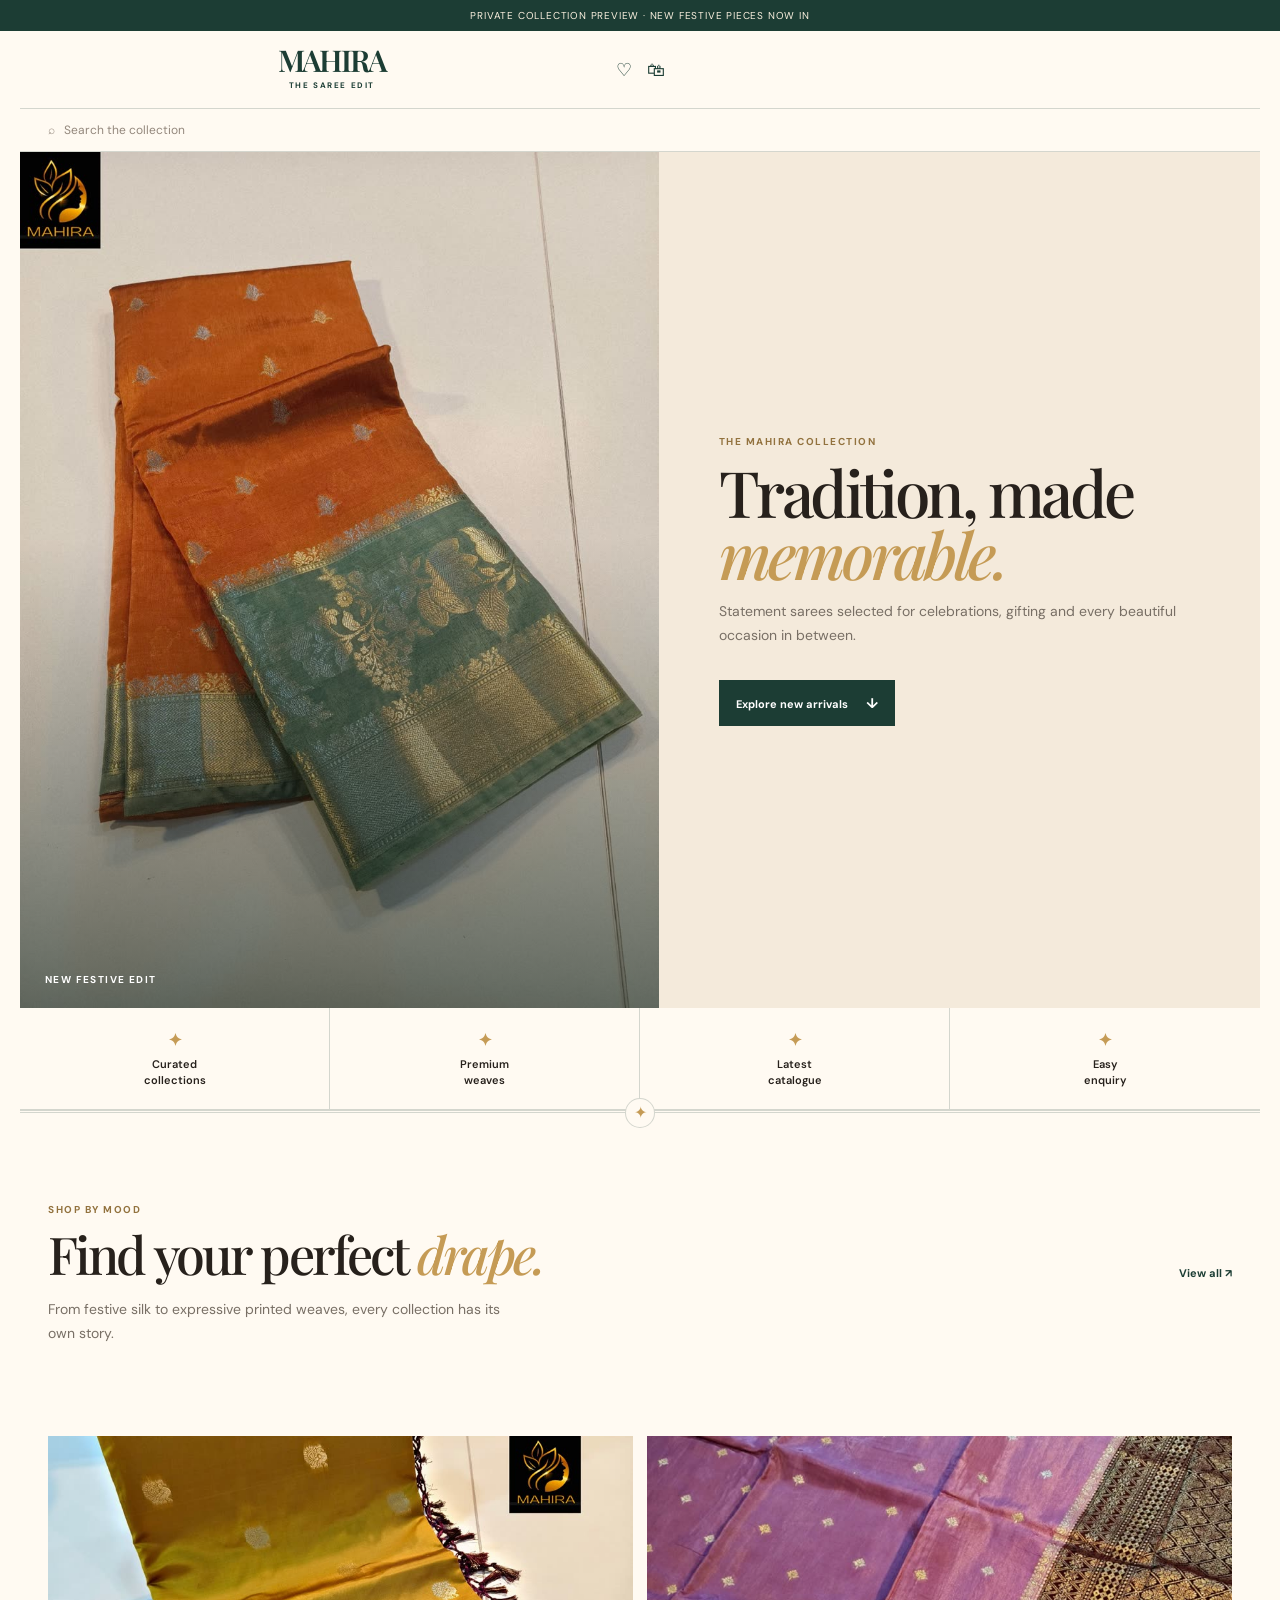
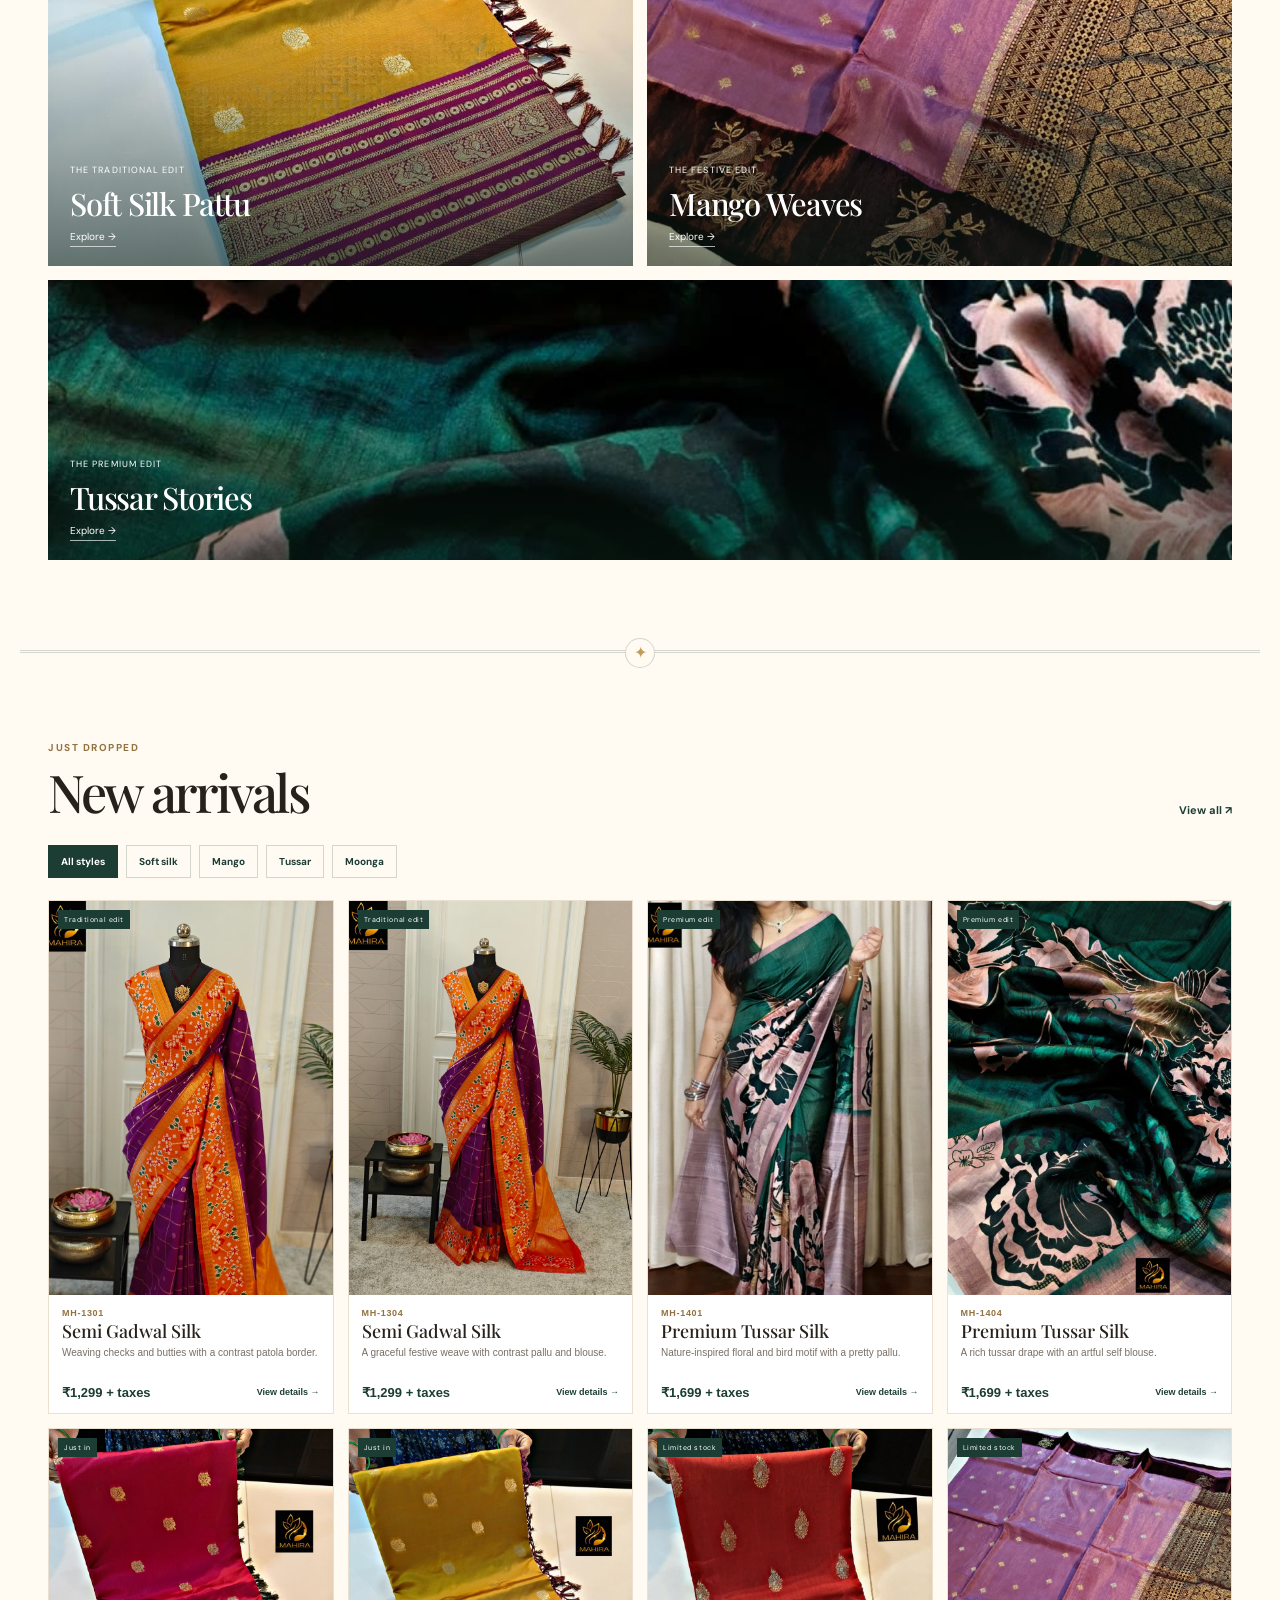
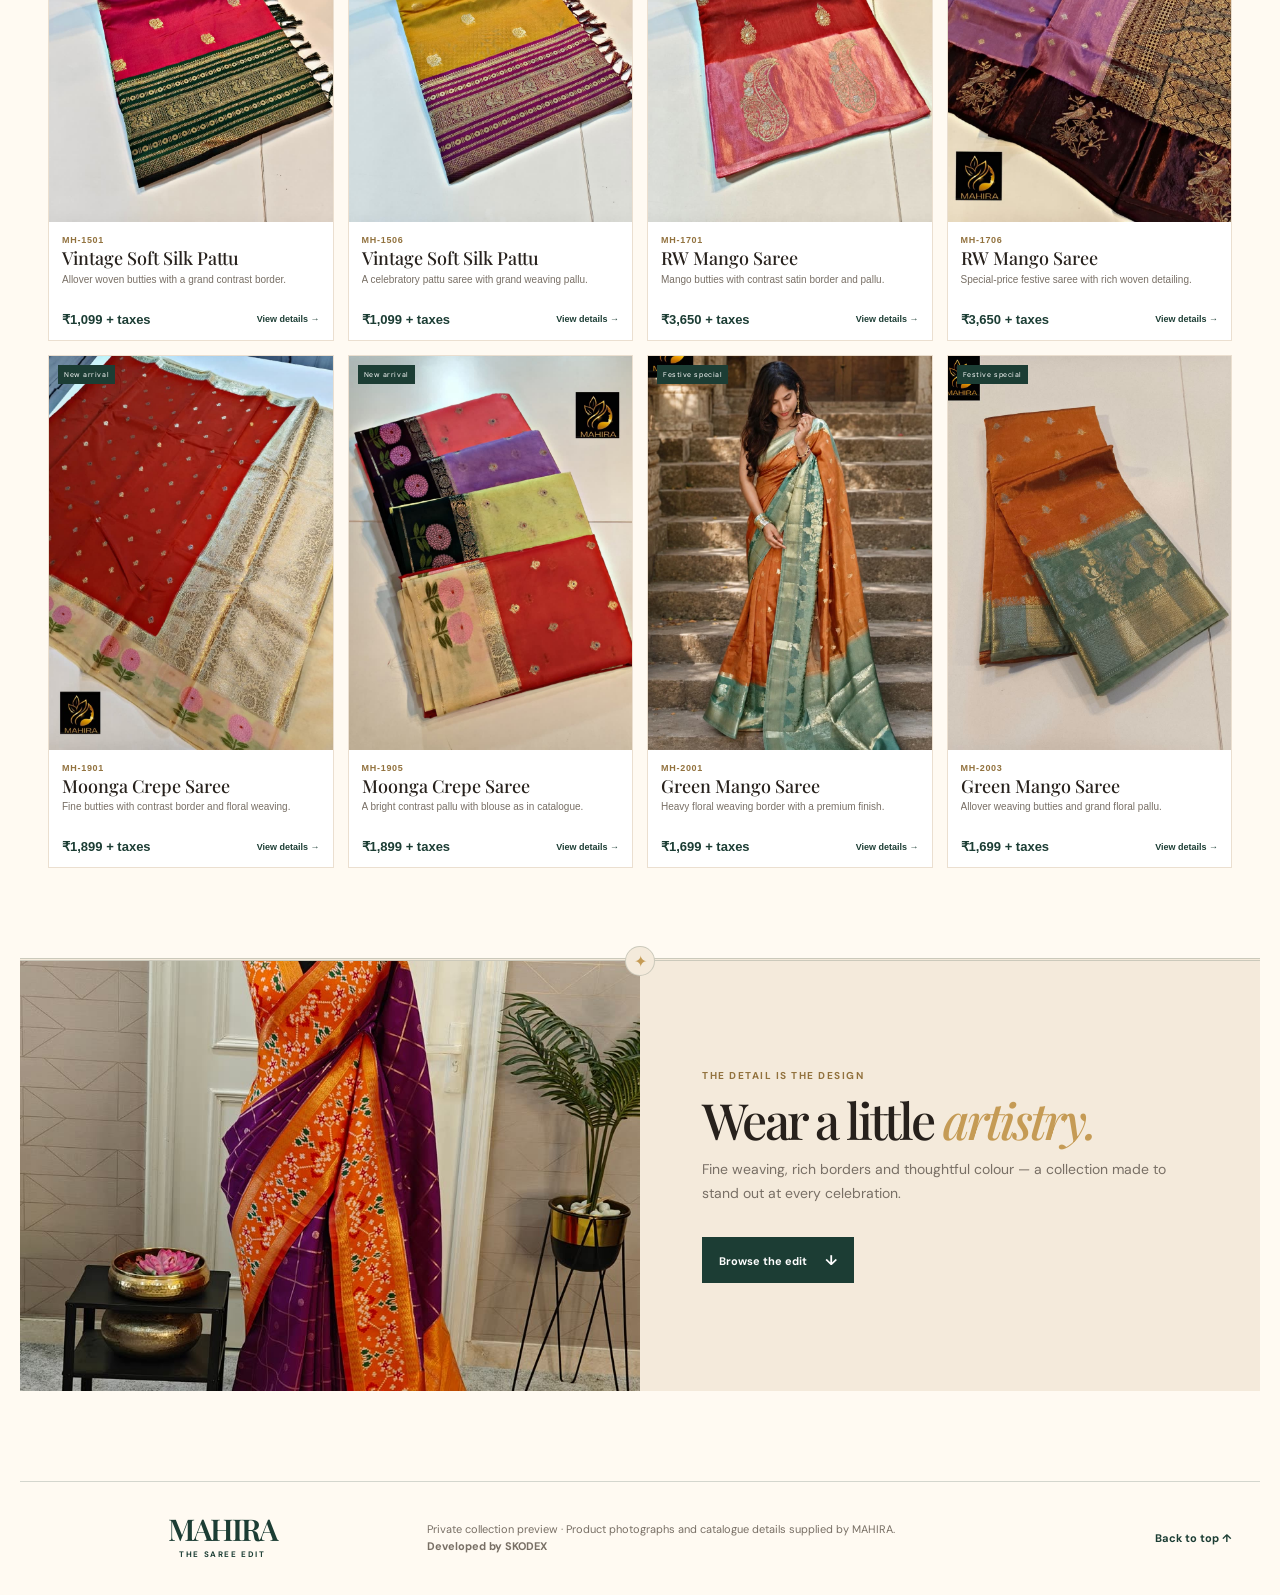
==== mahira-dealers/index.html @ ec43de5a "Add MAHIRA DEALERS demo" ====
<!doctype html>
<html lang="en">
  <head>
    <meta charset="UTF-8" />
    <meta name="viewport" content="width=device-width, initial-scale=1.0" />
    <meta name="theme-color" content="#1c3d34" />
    <title>MAHIRA | Curated Saree Edit</title>
    <meta name="description" content="A polished collection preview for MAHIRA." />
    <link rel="preconnect" href="https://fonts.googleapis.com" />
    <link rel="preconnect" href="https://fonts.gstatic.com" crossorigin />
    <link href="https://fonts.googleapis.com/css2?family=DM+Sans:wght@400;500;600;700&family=Playfair+Display:wght@500;600;700&display=swap" rel="stylesheet" />
    <link rel="stylesheet" href="styles.css" />
  </head>
  <body>
    <div class="notice">Private collection preview · New festive pieces now in</div>
    <header class="header">
      <button class="menu" aria-label="Open menu">☰</button>
      <a class="brand" href="#top">MAHIRA<span>THE SAREE EDIT</span></a>
      <div class="header-icons" aria-hidden="true">♡ &nbsp; 🛍</div>
    </header>
    <div class="search" aria-hidden="true">⌕&nbsp;&nbsp; Search the collection</div>

    <main id="top">
      <section class="hero">
        <div class="hero-image"><img src="assets/IMG-20261116-WA0210.jpg" alt="MAHIRA green mango saree" /><span class="hero-label">NEW FESTIVE EDIT</span></div>
        <div class="hero-copy">
          <p class="eyebrow">THE MAHIRA COLLECTION</p>
          <h1>Tradition, made <em>memorable.</em></h1>
          <p>Statement sarees selected for celebrations, gifting and every beautiful occasion in between.</p>
          <a class="primary" href="#arrivals">Explore new arrivals <span>↓</span></a>
        </div>
      </section>

      <section class="trust">
        <div><span>✦</span>Curated<br />collections</div><div><span>✦</span>Premium<br />weaves</div><div><span>✦</span>Latest<br />catalogue</div><div><span>✦</span>Easy<br />enquiry</div>
      </section>

      <section class="section intro" id="collections">
        <div class="section-mark">✦</div>
        <p class="eyebrow">SHOP BY MOOD</p><div class="heading-row"><h2>Find your perfect <em>drape.</em></h2><a href="#arrivals">View all ↗</a></div>
        <p class="subcopy">From festive silk to expressive printed weaves, every collection has its own story.</p>
      </section>

      <section class="collections">
        <a class="tile tile-one" href="#arrivals" data-filter-link="silk"><img src="assets/IMG-20261116-WA0157.jpg" alt="Vintage soft silk pattu" /><span><small>THE TRADITIONAL EDIT</small><b>Soft Silk Pattu</b><i>Explore →</i></span></a>
        <a class="tile tile-two" href="#arrivals" data-filter-link="mango"><img src="assets/IMG-20261116-WA0183.jpg" alt="Mango saree" /><span><small>THE FESTIVE EDIT</small><b>Mango Weaves</b><i>Explore →</i></span></a>
        <a class="tile tile-wide" href="#arrivals" data-filter-link="tussar"><img src="assets/IMG-20261116-WA0147.jpg" alt="Tussar silk saree" /><span><small>THE PREMIUM EDIT</small><b>Tussar Stories</b><i>Explore →</i></span></a>
      </section>

      <section class="section arrivals" id="arrivals">
        <div class="section-mark">✦</div>
        <div class="heading-row"><div><p class="eyebrow">JUST DROPPED</p><h2>New arrivals</h2></div><a href="#arrivals">View all ↗</a></div>
        <div class="filters" role="group" aria-label="Filter collection"><button class="active" data-filter="all">All styles</button><button data-filter="silk">Soft silk</button><button data-filter="mango">Mango</button><button data-filter="tussar">Tussar</button><button data-filter="moonga">Moonga</button></div>
        <div class="products" id="products"></div>
      </section>

      <section class="story">
        <div class="section-mark">✦</div>
        <img src="assets/IMG-20261116-WA0134.jpg" alt="Semi Gadwal silk saree" />
        <div><p class="eyebrow">THE DETAIL IS THE DESIGN</p><h2>Wear a little <em>artistry.</em></h2><p>Fine weaving, rich borders and thoughtful colour — a collection made to stand out at every celebration.</p><a class="primary" href="#arrivals">Browse the edit <span>↓</span></a></div>
      </section>
    </main>

    <footer><a class="brand" href="#top">MAHIRA<span>THE SAREE EDIT</span></a><p>Private collection preview · Product photographs and catalogue details supplied by MAHIRA.<br /><strong>Developed by SKODEX</strong></p><a href="#top">Back to top ↑</a></footer>
    <dialog id="product-dialog"><button class="close" aria-label="Close">×</button><div id="dialog-content"></div></dialog>
    <script src="app.js"></script>
  </body>
</html>
---- mahira-dealers/styles.css ----
:root{--forest:#1c3d34;--dark:#132b25;--gold:#c59b55;--cream:#fffaf2;--blush:#f4eadb;--ink:#27211c;--muted:#786f65;--line:rgba(28,61,52,.19)}*{box-sizing:border-box}html{scroll-behavior:smooth}body{margin:0;background:var(--cream);color:var(--ink);font-family:"DM Sans",sans-serif}.notice{background:var(--forest);color:#fbf1df;text-align:center;padding:9px 12px;text-transform:uppercase;letter-spacing:.08em;font-size:10px}.header{height:78px;max-width:1240px;padding:0 28px;margin:auto;border-bottom:1px solid var(--line);display:grid;grid-template-columns:1fr auto 1fr;align-items:center}.brand{font:600 30px "Playfair Display",serif;color:var(--forest);text-decoration:none;letter-spacing:-.07em;line-height:.75;text-align:center}.brand span{display:block;font:700 8px "DM Sans",sans-serif;letter-spacing:.2em;margin-top:8px}.menu{display:none}.header-icons{text-align:right;color:var(--forest);font-size:18px}.search{max-width:1240px;margin:auto;padding:13px 28px;border-bottom:1px solid var(--line);color:#93877c;font-size:12px}.hero{max-width:1240px;margin:auto;display:grid;grid-template-columns:1.03fr .97fr;background:var(--blush);min-height:570px}.hero-image{position:relative;min-height:540px;overflow:hidden}.hero-image:after,.tile:after{content:"";position:absolute;inset:0;background:linear-gradient(0deg,rgba(8,28,21,.56),transparent 55%)}.hero-image img{width:100%;height:100%;object-fit:cover;object-position:center}.hero-label{position:absolute;z-index:1;bottom:22px;left:25px;color:#fff;font-weight:700;font-size:10px;letter-spacing:.14em}.hero-copy{padding:70px 60px;display:flex;flex-direction:column;justify-content:center;align-items:start}.eyebrow{margin:0 0 13px;color:#92723e;font-size:10px;font-weight:700;letter-spacing:.15em}.hero h1,h2{font:500 clamp(40px,5vw,68px)/.98 "Playfair Display",serif;letter-spacing:-.055em;margin:0}.hero h1 em,h2 em{font-weight:500;color:var(--gold)}.hero-copy>p:not(.eyebrow),.story p:not(.eyebrow),.subcopy{line-height:1.7;color:var(--muted);font-size:14px}.primary{display:inline-block;background:var(--forest);color:#fff;text-decoration:none;padding:14px 17px;font-weight:700;font-size:11px;margin-top:18px}.primary span{margin-left:15px;font-size:14px}.trust{max-width:1240px;margin:auto;display:grid;grid-template-columns:repeat(4,1fr);border-bottom:1px solid var(--line)}.trust div{padding:20px;text-align:center;border-right:1px solid var(--line);font-size:11px;line-height:1.45;font-weight:600}.trust div:last-child{border:0}.trust span{display:block;color:var(--gold);font-size:17px;margin-bottom:4px}.section{max-width:1240px;margin:auto;padding:90px 28px;position:relative}.section-mark,.story .section-mark{position:absolute;left:calc(50% - 15px);top:-15px;width:30px;height:30px;border:1px solid var(--line);border-radius:50%;display:grid;place-items:center;color:var(--gold);background:var(--cream);z-index:2}.intro{border-top:3px double var(--line)}.heading-row{display:flex;align-items:end;justify-content:space-between;gap:20px}.heading-row h2{font-size:52px}.heading-row>a{color:var(--forest);font-size:11px;font-weight:700;text-decoration:none}.subcopy{max-width:460px;margin:18px 0 0}.collections{max-width:1240px;margin:auto;display:grid;grid-template-columns:1fr 1fr;gap:14px;padding:0 28px 90px}.tile{position:relative;height:430px;overflow:hidden;color:#fff;text-decoration:none}.tile-wide{grid-column:span 2;height:280px}.tile img{height:100%;width:100%;object-fit:cover;transition:transform .5s}.tile:hover img{transform:scale(1.035)}.tile span{position:absolute;z-index:1;left:22px;bottom:19px;display:flex;flex-direction:column;gap:6px}.tile small{font-size:9px;letter-spacing:.12em}.tile b{font:500 31px "Playfair Display",serif;letter-spacing:-.04em}.tile i{font-size:10px;font-style:normal;border-bottom:1px solid rgba(255,255,255,.65);width:max-content;padding-bottom:3px}.arrivals{border-top:3px double var(--line);padding-top:88px}.arrivals h2{font-size:52px}.filters{display:flex;gap:8px;margin:28px 0 22px;flex-wrap:wrap}.filters button{background:transparent;border:1px solid var(--line);color:var(--forest);padding:9px 12px;font:700 10px "DM Sans",sans-serif;cursor:pointer}.filters button.active{background:var(--forest);color:#fff}.products{display:grid;grid-template-columns:repeat(4,1fr);gap:14px}.product{border:1px solid #ebdfd0;background:#fff;min-width:0}.product-img{position:relative;aspect-ratio:.72;background:var(--blush);overflow:hidden}.product-img img{height:100%;width:100%;object-fit:cover}.tag{position:absolute;top:9px;left:9px;background:var(--forest);color:#fff;font-size:7px;padding:5px 6px;letter-spacing:.08em}.product button{display:block;width:100%;border:0;background:transparent;text-align:left;padding:13px;cursor:pointer;color:var(--ink)}.code{display:block;color:#92723e;font-size:9px;font-weight:700;letter-spacing:.08em}.product h3{font:500 18px/1.08 "Playfair Display",serif;margin:4px 0}.product p{color:var(--muted);font-size:10px;line-height:1.4;height:29px;margin:0 0 10px;overflow:hidden}.price-row{display:flex;justify-content:space-between;align-items:center;gap:5px}.price{font-size:13px;color:var(--forest);font-weight:700}.view{font-size:9px;font-weight:700;color:var(--forest)}.story{max-width:1240px;margin:0 auto 90px;display:grid;grid-template-columns:1fr 1fr;background:var(--blush);position:relative;border-top:3px double var(--line)}.story>img{width:100%;height:430px;object-fit:cover}.story>div:not(.section-mark){padding:72px 62px;display:flex;align-items:start;justify-content:center;flex-direction:column}.story h2{font-size:50px}.story .section-mark{background:var(--blush)}footer{max-width:1240px;margin:auto;border-top:1px solid var(--line);display:grid;grid-template-columns:1fr 2fr auto;align-items:center;gap:30px;padding:36px 28px}footer p{font-size:11px;color:var(--muted);line-height:1.6;margin:0}footer>a:last-child{font-size:11px;color:var(--forest);text-decoration:none;font-weight:700}dialog{border:0;padding:0;width:min(860px,calc(100% - 26px));background:var(--cream);box-shadow:0 25px 90px rgba(0,0,0,.3)}dialog::backdrop{background:rgba(14,27,22,.7)}.close{position:absolute;right:10px;top:10px;border:0;border-radius:50%;background:var(--forest);color:#fff;width:32px;height:32px;font-size:21px;z-index:3;cursor:pointer}.dialog-product{display:grid;grid-template-columns:1fr 1fr}.dialog-product img{height:100%;min-height:490px;width:100%;object-fit:cover}.dialog-copy{padding:55px 42px}.dialog-copy h2{font-size:44px}.dialog-copy .big-price{font-size:23px;color:var(--forest);font-weight:700}.details{border-top:1px solid var(--line);border-bottom:1px solid var(--line);padding:15px 0;color:var(--muted);font-size:13px;line-height:1.7}
@media(max-width:800px){.notice{padding:7px 10px;font-size:8px;white-space:nowrap;overflow:hidden;text-overflow:ellipsis}.header{height:55px;padding:0 13px;grid-template-columns:32px 1fr 65px}.menu{display:block;border:0;background:none;color:var(--forest);font-size:17px;padding:0}.brand{font-size:23px}.brand span{font-size:7px;margin-top:6px}.header-icons{font-size:15px}.search{padding:10px 13px;font-size:10px}.hero{display:flex;flex-direction:column;min-height:0}.hero-image{min-height:335px}.hero-copy{padding:27px 16px 31px}.hero h1{font-size:39px}.hero-copy>p:not(.eyebrow){font-size:13px;margin:12px 0 2px}.trust{padding:5px 0}.trust div{padding:9px 3px;border:0;font-size:8px}.trust span{font-size:13px}.section{padding:38px 12px}.heading-row h2,.arrivals h2{font-size:31px}.heading-row>a{font-size:9px}.subcopy{font-size:12px;line-height:1.5}.collections{padding:0 12px 40px;gap:8px}.tile{height:245px}.tile-wide{height:180px}.tile span{left:12px;bottom:12px}.tile b{font-size:22px}.tile small{font-size:7px}.tile i{font-size:8px}.arrivals{padding-top:38px}.filters{margin:18px 0 14px;flex-wrap:nowrap;overflow-x:auto}.filters button{font-size:9px;white-space:nowrap;padding:8px 9px}.products{grid-template-columns:repeat(2,minmax(0,1fr));gap:8px}.product button{padding:8px}.product h3{font-size:15px}.product p{font-size:9px;height:26px}.price-row{align-items:flex-start;flex-direction:column;gap:2px}.price{font-size:11px}.view{font-size:8px}.tag{top:7px;left:7px;font-size:6px;padding:4px}.story{margin:0 0 42px;display:flex;flex-direction:column}.story>img{height:330px}.story>div:not(.section-mark){padding:31px 16px 36px}.story h2{font-size:33px}.story p:not(.eyebrow){font-size:12px;line-height:1.55}.story .primary{margin-top:9px}footer{background:var(--forest);padding:29px 14px;grid-template-columns:1fr;gap:13px;border:0}footer .brand,footer>a:last-child{color:#fffaf2;text-align:left}footer p{color:#dfd6c8;font-size:10px}dialog{max-height:calc(100dvh - 22px)}.dialog-product{grid-template-columns:1fr}.dialog-product img{min-height:0;height:330px}.dialog-copy{padding:31px 22px}.dialog-copy h2{font-size:36px}}
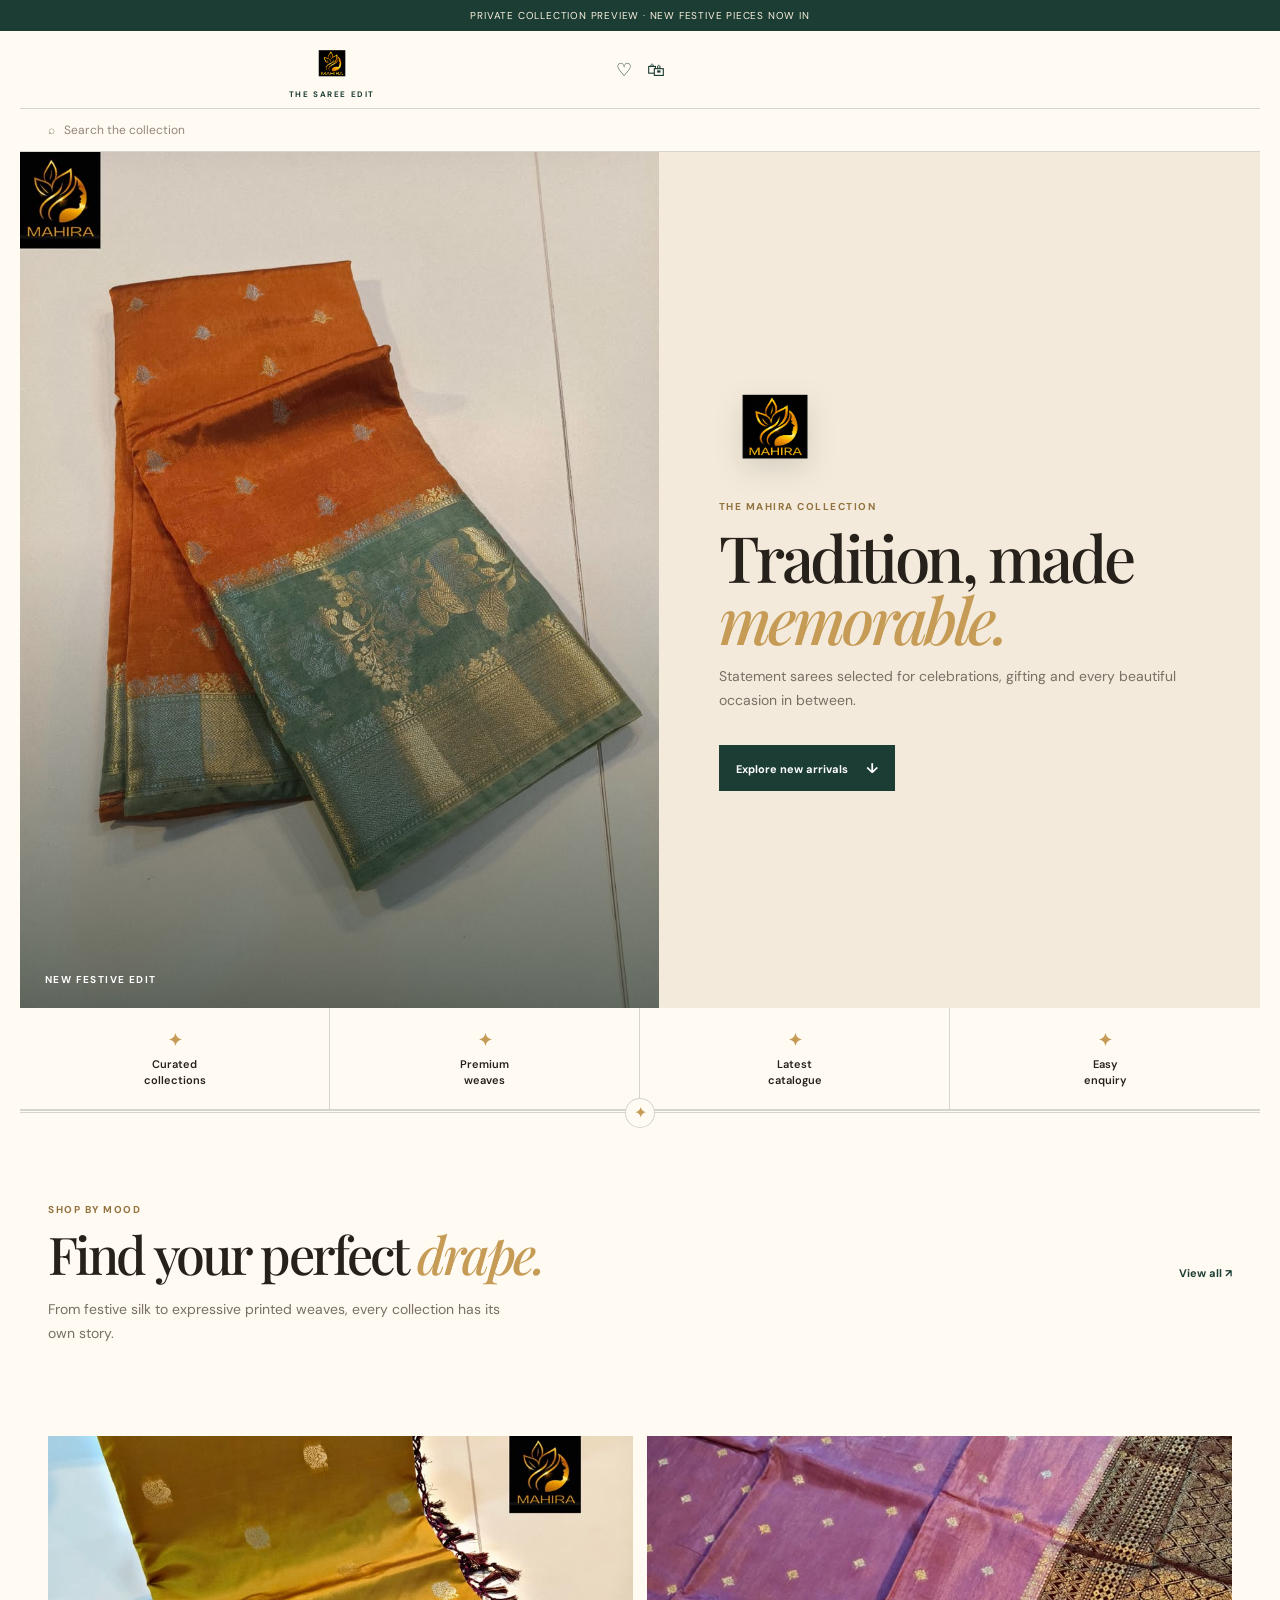
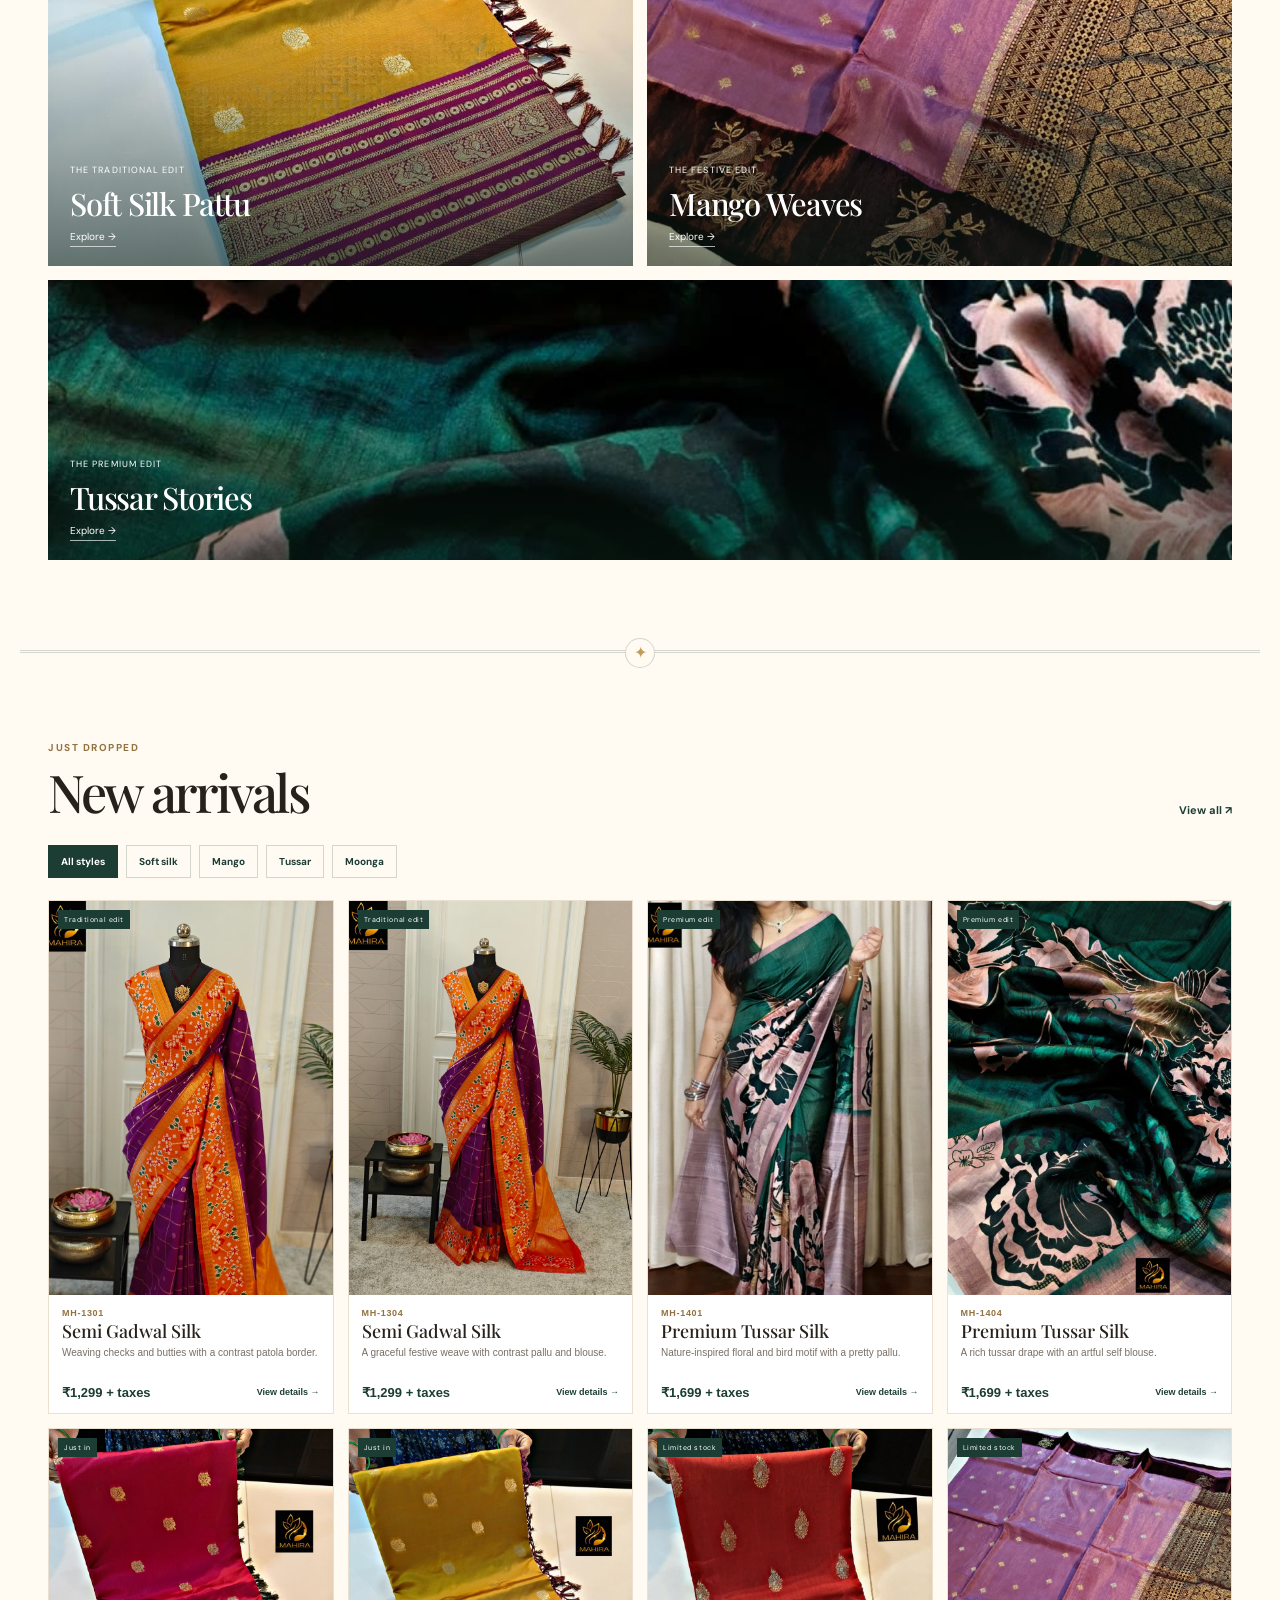
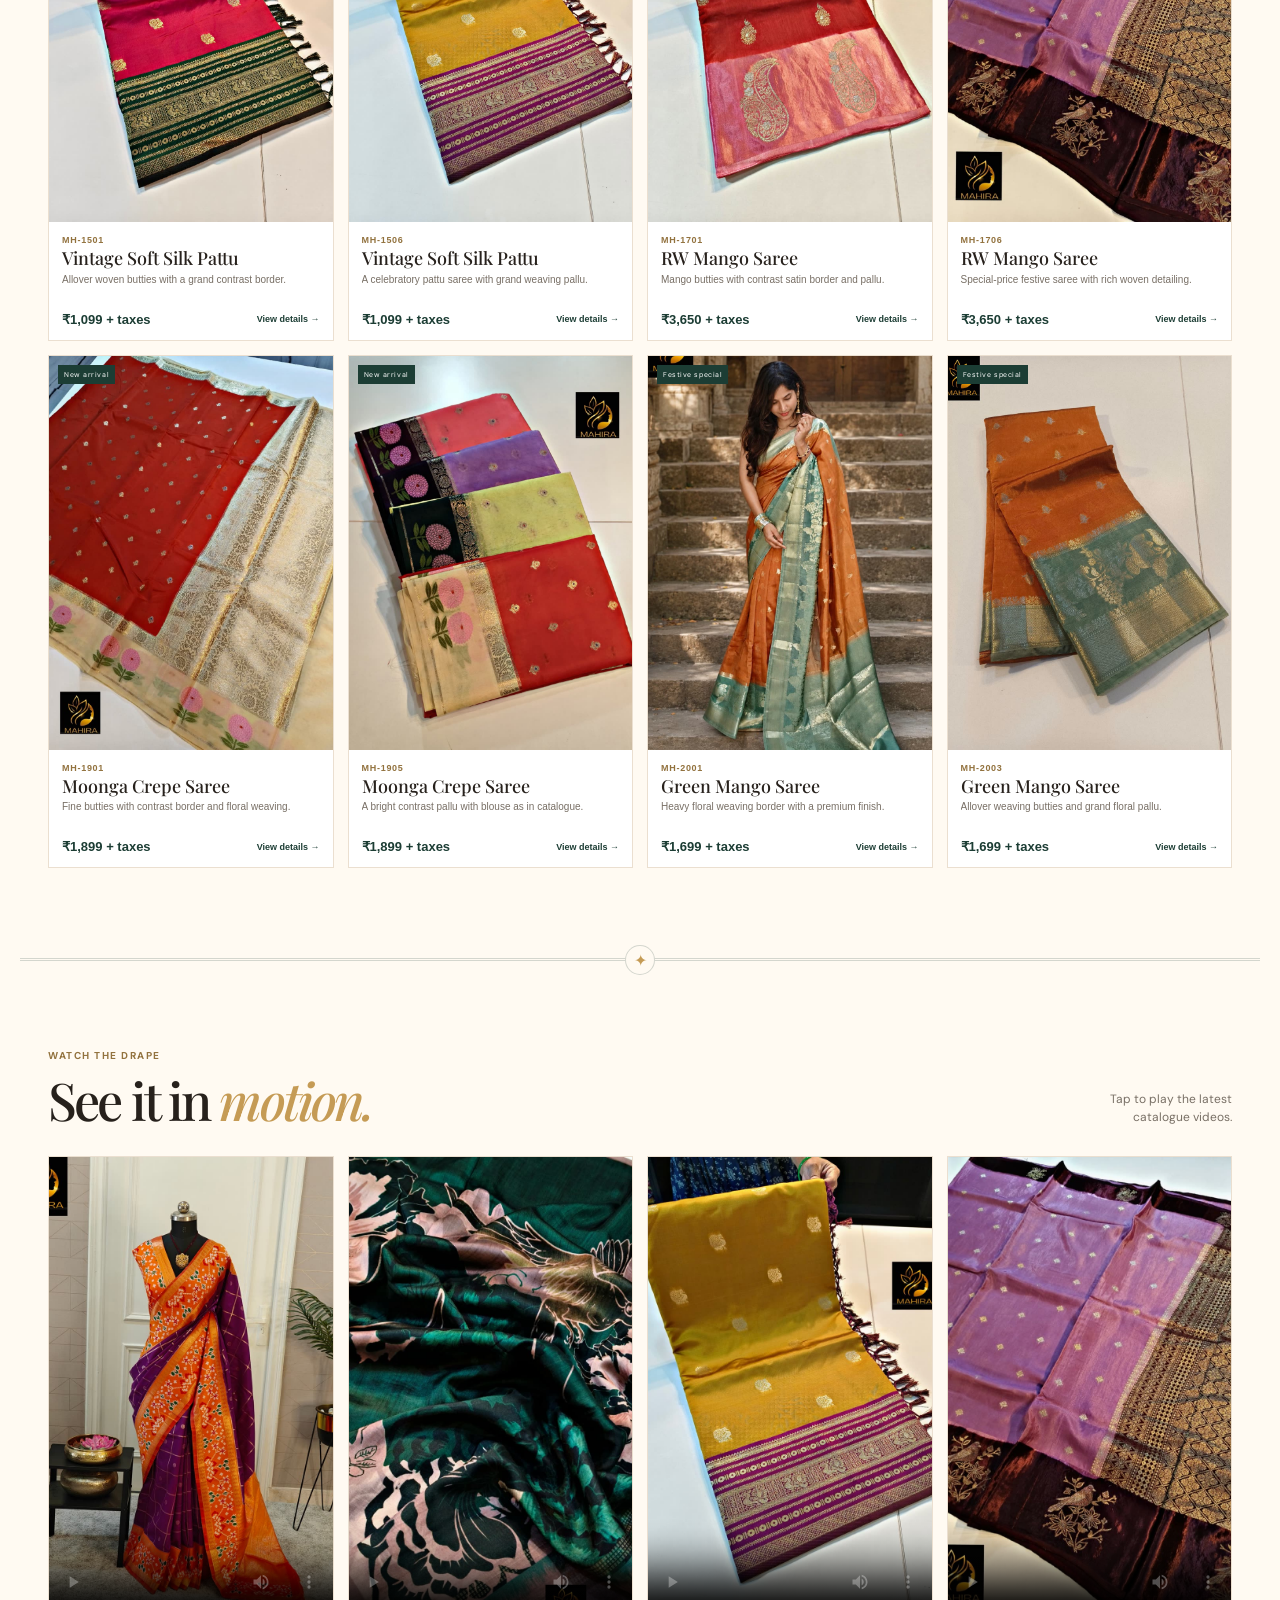
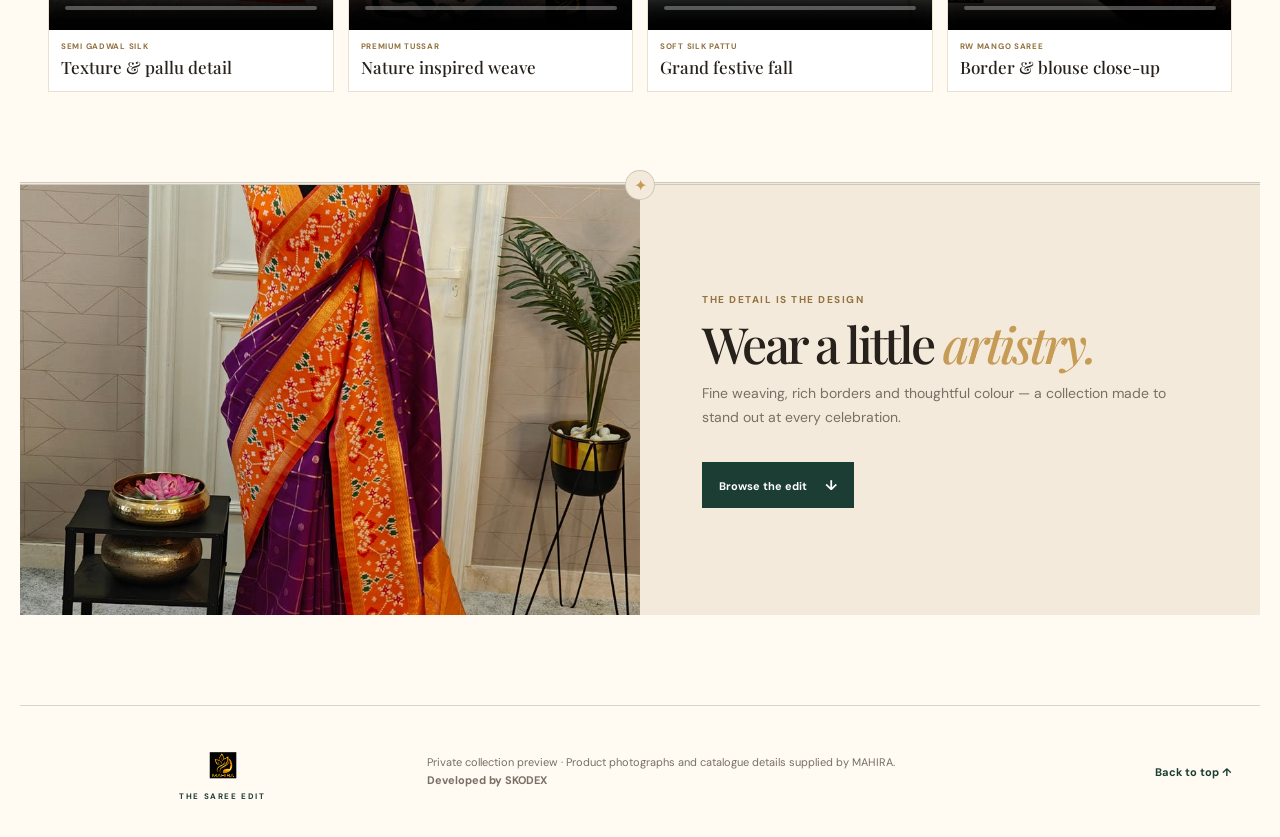
==== commit 63571995: "Add MAHIRA branding and video experience" ====
--- a/mahira-dealers/index.html
+++ b/mahira-dealers/index.html
@@ -15,7 +15,7 @@
     <div class="notice">Private collection preview · New festive pieces now in</div>
     <header class="header">
       <button class="menu" aria-label="Open menu">☰</button>
-      <a class="brand" href="#top">MAHIRA<span>THE SAREE EDIT</span></a>
+      <a class="brand" href="#top" aria-label="MAHIRA home"><img src="assets/mahira-logo.png" alt="" /><span>THE SAREE EDIT</span></a>
       <div class="header-icons" aria-hidden="true">♡ &nbsp; 🛍</div>
     </header>
     <div class="search" aria-hidden="true">⌕&nbsp;&nbsp; Search the collection</div>
@@ -24,6 +24,7 @@
       <section class="hero">
         <div class="hero-image"><img src="assets/IMG-20261116-WA0210.jpg" alt="MAHIRA green mango saree" /><span class="hero-label">NEW FESTIVE EDIT</span></div>
         <div class="hero-copy">
+          <img class="hero-crest" src="assets/mahira-logo.png" alt="MAHIRA emblem" />
           <p class="eyebrow">THE MAHIRA COLLECTION</p>
           <h1>Tradition, made <em>memorable.</em></h1>
           <p>Statement sarees selected for celebrations, gifting and every beautiful occasion in between.</p>
@@ -47,21 +48,32 @@
         <a class="tile tile-wide" href="#arrivals" data-filter-link="tussar"><img src="assets/IMG-20261116-WA0147.jpg" alt="Tussar silk saree" /><span><small>THE PREMIUM EDIT</small><b>Tussar Stories</b><i>Explore →</i></span></a>
       </section>
 
-      <section class="section arrivals" id="arrivals">
+      <section class="section arrivals" id="arrivals" data-reveal>
         <div class="section-mark">✦</div>
         <div class="heading-row"><div><p class="eyebrow">JUST DROPPED</p><h2>New arrivals</h2></div><a href="#arrivals">View all ↗</a></div>
         <div class="filters" role="group" aria-label="Filter collection"><button class="active" data-filter="all">All styles</button><button data-filter="silk">Soft silk</button><button data-filter="mango">Mango</button><button data-filter="tussar">Tussar</button><button data-filter="moonga">Moonga</button></div>
         <div class="products" id="products"></div>
       </section>
 
-      <section class="story">
+      <section class="videos" id="videos" data-reveal>
+        <div class="section-mark">✦</div>
+        <div class="heading-row"><div><p class="eyebrow">WATCH THE DRAPE</p><h2>See it in <em>motion.</em></h2></div><p class="video-note">Tap to play the latest catalogue videos.</p></div>
+        <div class="reel-grid">
+          <article class="reel"><video controls playsinline preload="metadata" poster="assets/IMG-20261116-WA0134.jpg"><source src="assets/VID-20261116-WA0142.mp4" type="video/mp4" /></video><div><span>SEMI GADWAL SILK</span><b>Texture &amp; pallu detail</b></div></article>
+          <article class="reel"><video controls playsinline preload="metadata" poster="assets/IMG-20261116-WA0147.jpg"><source src="assets/VID-20261116-WA0150.mp4" type="video/mp4" /></video><div><span>PREMIUM TUSSAR</span><b>Nature inspired weave</b></div></article>
+          <article class="reel"><video controls playsinline preload="metadata" poster="assets/IMG-20261116-WA0157.jpg"><source src="assets/VID-20261116-WA0161.mp4" type="video/mp4" /></video><div><span>SOFT SILK PATTU</span><b>Grand festive fall</b></div></article>
+          <article class="reel"><video controls playsinline preload="metadata" poster="assets/IMG-20261116-WA0183.jpg"><source src="assets/VID-20261116-WA0190.mp4" type="video/mp4" /></video><div><span>RW MANGO SAREE</span><b>Border &amp; blouse close-up</b></div></article>
+        </div>
+      </section>
+
+      <section class="story" data-reveal>
         <div class="section-mark">✦</div>
         <img src="assets/IMG-20261116-WA0134.jpg" alt="Semi Gadwal silk saree" />
         <div><p class="eyebrow">THE DETAIL IS THE DESIGN</p><h2>Wear a little <em>artistry.</em></h2><p>Fine weaving, rich borders and thoughtful colour — a collection made to stand out at every celebration.</p><a class="primary" href="#arrivals">Browse the edit <span>↓</span></a></div>
       </section>
     </main>
 
-    <footer><a class="brand" href="#top">MAHIRA<span>THE SAREE EDIT</span></a><p>Private collection preview · Product photographs and catalogue details supplied by MAHIRA.<br /><strong>Developed by SKODEX</strong></p><a href="#top">Back to top ↑</a></footer>
+    <footer><a class="brand" href="#top" aria-label="MAHIRA home"><img src="assets/mahira-logo.png" alt="" /><span>THE SAREE EDIT</span></a><p>Private collection preview · Product photographs and catalogue details supplied by MAHIRA.<br /><strong>Developed by SKODEX</strong></p><a href="#top">Back to top ↑</a></footer>
     <dialog id="product-dialog"><button class="close" aria-label="Close">×</button><div id="dialog-content"></div></dialog>
     <script src="app.js"></script>
   </body>
--- a/mahira-dealers/styles.css
+++ b/mahira-dealers/styles.css
@@ -1,2 +1,7 @@
 :root{--forest:#1c3d34;--dark:#132b25;--gold:#c59b55;--cream:#fffaf2;--blush:#f4eadb;--ink:#27211c;--muted:#786f65;--line:rgba(28,61,52,.19)}*{box-sizing:border-box}html{scroll-behavior:smooth}body{margin:0;background:var(--cream);color:var(--ink);font-family:"DM Sans",sans-serif}.notice{background:var(--forest);color:#fbf1df;text-align:center;padding:9px 12px;text-transform:uppercase;letter-spacing:.08em;font-size:10px}.header{height:78px;max-width:1240px;padding:0 28px;margin:auto;border-bottom:1px solid var(--line);display:grid;grid-template-columns:1fr auto 1fr;align-items:center}.brand{font:600 30px "Playfair Display",serif;color:var(--forest);text-decoration:none;letter-spacing:-.07em;line-height:.75;text-align:center}.brand span{display:block;font:700 8px "DM Sans",sans-serif;letter-spacing:.2em;margin-top:8px}.menu{display:none}.header-icons{text-align:right;color:var(--forest);font-size:18px}.search{max-width:1240px;margin:auto;padding:13px 28px;border-bottom:1px solid var(--line);color:#93877c;font-size:12px}.hero{max-width:1240px;margin:auto;display:grid;grid-template-columns:1.03fr .97fr;background:var(--blush);min-height:570px}.hero-image{position:relative;min-height:540px;overflow:hidden}.hero-image:after,.tile:after{content:"";position:absolute;inset:0;background:linear-gradient(0deg,rgba(8,28,21,.56),transparent 55%)}.hero-image img{width:100%;height:100%;object-fit:cover;object-position:center}.hero-label{position:absolute;z-index:1;bottom:22px;left:25px;color:#fff;font-weight:700;font-size:10px;letter-spacing:.14em}.hero-copy{padding:70px 60px;display:flex;flex-direction:column;justify-content:center;align-items:start}.eyebrow{margin:0 0 13px;color:#92723e;font-size:10px;font-weight:700;letter-spacing:.15em}.hero h1,h2{font:500 clamp(40px,5vw,68px)/.98 "Playfair Display",serif;letter-spacing:-.055em;margin:0}.hero h1 em,h2 em{font-weight:500;color:var(--gold)}.hero-copy>p:not(.eyebrow),.story p:not(.eyebrow),.subcopy{line-height:1.7;color:var(--muted);font-size:14px}.primary{display:inline-block;background:var(--forest);color:#fff;text-decoration:none;padding:14px 17px;font-weight:700;font-size:11px;margin-top:18px}.primary span{margin-left:15px;font-size:14px}.trust{max-width:1240px;margin:auto;display:grid;grid-template-columns:repeat(4,1fr);border-bottom:1px solid var(--line)}.trust div{padding:20px;text-align:center;border-right:1px solid var(--line);font-size:11px;line-height:1.45;font-weight:600}.trust div:last-child{border:0}.trust span{display:block;color:var(--gold);font-size:17px;margin-bottom:4px}.section{max-width:1240px;margin:auto;padding:90px 28px;position:relative}.section-mark,.story .section-mark{position:absolute;left:calc(50% - 15px);top:-15px;width:30px;height:30px;border:1px solid var(--line);border-radius:50%;display:grid;place-items:center;color:var(--gold);background:var(--cream);z-index:2}.intro{border-top:3px double var(--line)}.heading-row{display:flex;align-items:end;justify-content:space-between;gap:20px}.heading-row h2{font-size:52px}.heading-row>a{color:var(--forest);font-size:11px;font-weight:700;text-decoration:none}.subcopy{max-width:460px;margin:18px 0 0}.collections{max-width:1240px;margin:auto;display:grid;grid-template-columns:1fr 1fr;gap:14px;padding:0 28px 90px}.tile{position:relative;height:430px;overflow:hidden;color:#fff;text-decoration:none}.tile-wide{grid-column:span 2;height:280px}.tile img{height:100%;width:100%;object-fit:cover;transition:transform .5s}.tile:hover img{transform:scale(1.035)}.tile span{position:absolute;z-index:1;left:22px;bottom:19px;display:flex;flex-direction:column;gap:6px}.tile small{font-size:9px;letter-spacing:.12em}.tile b{font:500 31px "Playfair Display",serif;letter-spacing:-.04em}.tile i{font-size:10px;font-style:normal;border-bottom:1px solid rgba(255,255,255,.65);width:max-content;padding-bottom:3px}.arrivals{border-top:3px double var(--line);padding-top:88px}.arrivals h2{font-size:52px}.filters{display:flex;gap:8px;margin:28px 0 22px;flex-wrap:wrap}.filters button{background:transparent;border:1px solid var(--line);color:var(--forest);padding:9px 12px;font:700 10px "DM Sans",sans-serif;cursor:pointer}.filters button.active{background:var(--forest);color:#fff}.products{display:grid;grid-template-columns:repeat(4,1fr);gap:14px}.product{border:1px solid #ebdfd0;background:#fff;min-width:0}.product-img{position:relative;aspect-ratio:.72;background:var(--blush);overflow:hidden}.product-img img{height:100%;width:100%;object-fit:cover}.tag{position:absolute;top:9px;left:9px;background:var(--forest);color:#fff;font-size:7px;padding:5px 6px;letter-spacing:.08em}.product button{display:block;width:100%;border:0;background:transparent;text-align:left;padding:13px;cursor:pointer;color:var(--ink)}.code{display:block;color:#92723e;font-size:9px;font-weight:700;letter-spacing:.08em}.product h3{font:500 18px/1.08 "Playfair Display",serif;margin:4px 0}.product p{color:var(--muted);font-size:10px;line-height:1.4;height:29px;margin:0 0 10px;overflow:hidden}.price-row{display:flex;justify-content:space-between;align-items:center;gap:5px}.price{font-size:13px;color:var(--forest);font-weight:700}.view{font-size:9px;font-weight:700;color:var(--forest)}.story{max-width:1240px;margin:0 auto 90px;display:grid;grid-template-columns:1fr 1fr;background:var(--blush);position:relative;border-top:3px double var(--line)}.story>img{width:100%;height:430px;object-fit:cover}.story>div:not(.section-mark){padding:72px 62px;display:flex;align-items:start;justify-content:center;flex-direction:column}.story h2{font-size:50px}.story .section-mark{background:var(--blush)}footer{max-width:1240px;margin:auto;border-top:1px solid var(--line);display:grid;grid-template-columns:1fr 2fr auto;align-items:center;gap:30px;padding:36px 28px}footer p{font-size:11px;color:var(--muted);line-height:1.6;margin:0}footer>a:last-child{font-size:11px;color:var(--forest);text-decoration:none;font-weight:700}dialog{border:0;padding:0;width:min(860px,calc(100% - 26px));background:var(--cream);box-shadow:0 25px 90px rgba(0,0,0,.3)}dialog::backdrop{background:rgba(14,27,22,.7)}.close{position:absolute;right:10px;top:10px;border:0;border-radius:50%;background:var(--forest);color:#fff;width:32px;height:32px;font-size:21px;z-index:3;cursor:pointer}.dialog-product{display:grid;grid-template-columns:1fr 1fr}.dialog-product img{height:100%;min-height:490px;width:100%;object-fit:cover}.dialog-copy{padding:55px 42px}.dialog-copy h2{font-size:44px}.dialog-copy .big-price{font-size:23px;color:var(--forest);font-weight:700}.details{border-top:1px solid var(--line);border-bottom:1px solid var(--line);padding:15px 0;color:var(--muted);font-size:13px;line-height:1.7}
 @media(max-width:800px){.notice{padding:7px 10px;font-size:8px;white-space:nowrap;overflow:hidden;text-overflow:ellipsis}.header{height:55px;padding:0 13px;grid-template-columns:32px 1fr 65px}.menu{display:block;border:0;background:none;color:var(--forest);font-size:17px;padding:0}.brand{font-size:23px}.brand span{font-size:7px;margin-top:6px}.header-icons{font-size:15px}.search{padding:10px 13px;font-size:10px}.hero{display:flex;flex-direction:column;min-height:0}.hero-image{min-height:335px}.hero-copy{padding:27px 16px 31px}.hero h1{font-size:39px}.hero-copy>p:not(.eyebrow){font-size:13px;margin:12px 0 2px}.trust{padding:5px 0}.trust div{padding:9px 3px;border:0;font-size:8px}.trust span{font-size:13px}.section{padding:38px 12px}.heading-row h2,.arrivals h2{font-size:31px}.heading-row>a{font-size:9px}.subcopy{font-size:12px;line-height:1.5}.collections{padding:0 12px 40px;gap:8px}.tile{height:245px}.tile-wide{height:180px}.tile span{left:12px;bottom:12px}.tile b{font-size:22px}.tile small{font-size:7px}.tile i{font-size:8px}.arrivals{padding-top:38px}.filters{margin:18px 0 14px;flex-wrap:nowrap;overflow-x:auto}.filters button{font-size:9px;white-space:nowrap;padding:8px 9px}.products{grid-template-columns:repeat(2,minmax(0,1fr));gap:8px}.product button{padding:8px}.product h3{font-size:15px}.product p{font-size:9px;height:26px}.price-row{align-items:flex-start;flex-direction:column;gap:2px}.price{font-size:11px}.view{font-size:8px}.tag{top:7px;left:7px;font-size:6px;padding:4px}.story{margin:0 0 42px;display:flex;flex-direction:column}.story>img{height:330px}.story>div:not(.section-mark){padding:31px 16px 36px}.story h2{font-size:33px}.story p:not(.eyebrow){font-size:12px;line-height:1.55}.story .primary{margin-top:9px}footer{background:var(--forest);padding:29px 14px;grid-template-columns:1fr;gap:13px;border:0}footer .brand,footer>a:last-child{color:#fffaf2;text-align:left}footer p{color:#dfd6c8;font-size:10px}dialog{max-height:calc(100dvh - 22px)}.dialog-product{grid-template-columns:1fr}.dialog-product img{min-height:0;height:330px}.dialog-copy{padding:31px 22px}.dialog-copy h2{font-size:36px}}
+/* MAHIRA emblem refinements */
+.brand{font:inherit;display:flex;flex-direction:column;align-items:center;justify-content:center;line-height:1}.brand img{width:46px;height:46px;object-fit:contain;display:block}.brand span{margin-top:3px}.hero-crest{width:112px;height:112px;object-fit:contain;margin:0 0 18px;filter:drop-shadow(0 10px 14px rgba(19,43,37,.14))}@media(max-width:800px){.header{height:62px}.brand img{width:39px;height:39px}.brand span{font-size:6px;margin-top:2px}.hero-crest{width:78px;height:78px;margin:0 0 13px}footer .brand{align-items:flex-start}}
+/* MAHIRA emblem, video edit and motion UX */
+.brand{font:inherit;display:flex;flex-direction:column;align-items:center;justify-content:center;line-height:1}.brand img{width:46px;height:46px;object-fit:contain;display:block}.brand span{margin-top:3px}.hero-crest{width:112px;height:112px;object-fit:contain;margin:0 0 18px;filter:drop-shadow(0 10px 14px rgba(19,43,37,.14))}.videos{max-width:1240px;margin:0 auto 90px;padding:88px 28px 0;position:relative;border-top:3px double var(--line)}.videos .section-mark{top:-16px}.video-note{margin:0;color:var(--muted);font-size:12px;max-width:170px;text-align:right;line-height:1.45}.reel-grid{display:grid;grid-template-columns:repeat(4,1fr);gap:14px;margin-top:30px}.reel{background:#fff;border:1px solid #ebdfd0;overflow:hidden;transition:transform .35s ease,box-shadow .35s ease}.reel:hover{transform:translateY(-7px);box-shadow:0 16px 28px rgba(19,43,37,.15)}.reel video{display:block;width:100%;aspect-ratio:9/15;object-fit:cover;background:var(--dark)}.reel div{padding:12px}.reel span{display:block;color:#92723e;font-size:8px;font-weight:700;letter-spacing:.09em;margin-bottom:5px}.reel b{font:500 17px "Playfair Display",serif}.primary,.tile img,.product,.hero-image img{transition:transform .45s ease,box-shadow .3s ease}.primary:hover{transform:translateY(-3px);box-shadow:0 9px 17px rgba(19,61,52,.22)}.product:hover{transform:translateY(-5px);box-shadow:0 12px 22px rgba(19,43,37,.11)}.product{transition:transform .3s ease,box-shadow .3s ease}.motion-ready [data-reveal]{opacity:0;transform:translateY(22px);transition:opacity .7s ease,transform .7s cubic-bezier(.2,.8,.2,1)}.motion-ready [data-reveal].is-visible{opacity:1;transform:none}
+@media(max-width:800px){.header{height:62px}.brand img{width:39px;height:39px}.brand span{font-size:6px;margin-top:2px}.hero-crest{width:78px;height:78px;margin:0 0 13px}footer .brand{align-items:flex-start}.videos{padding:40px 12px 0;margin-bottom:42px}.videos h2{font-size:31px}.video-note{font-size:9px;max-width:100px}.reel-grid{display:flex;overflow-x:auto;gap:10px;margin:18px -12px 0;padding:0 12px 9px;scroll-snap-type:x mandatory}.reel{flex:0 0 175px;scroll-snap-align:start}.reel b{font-size:15px}.reel:hover{transform:none}}
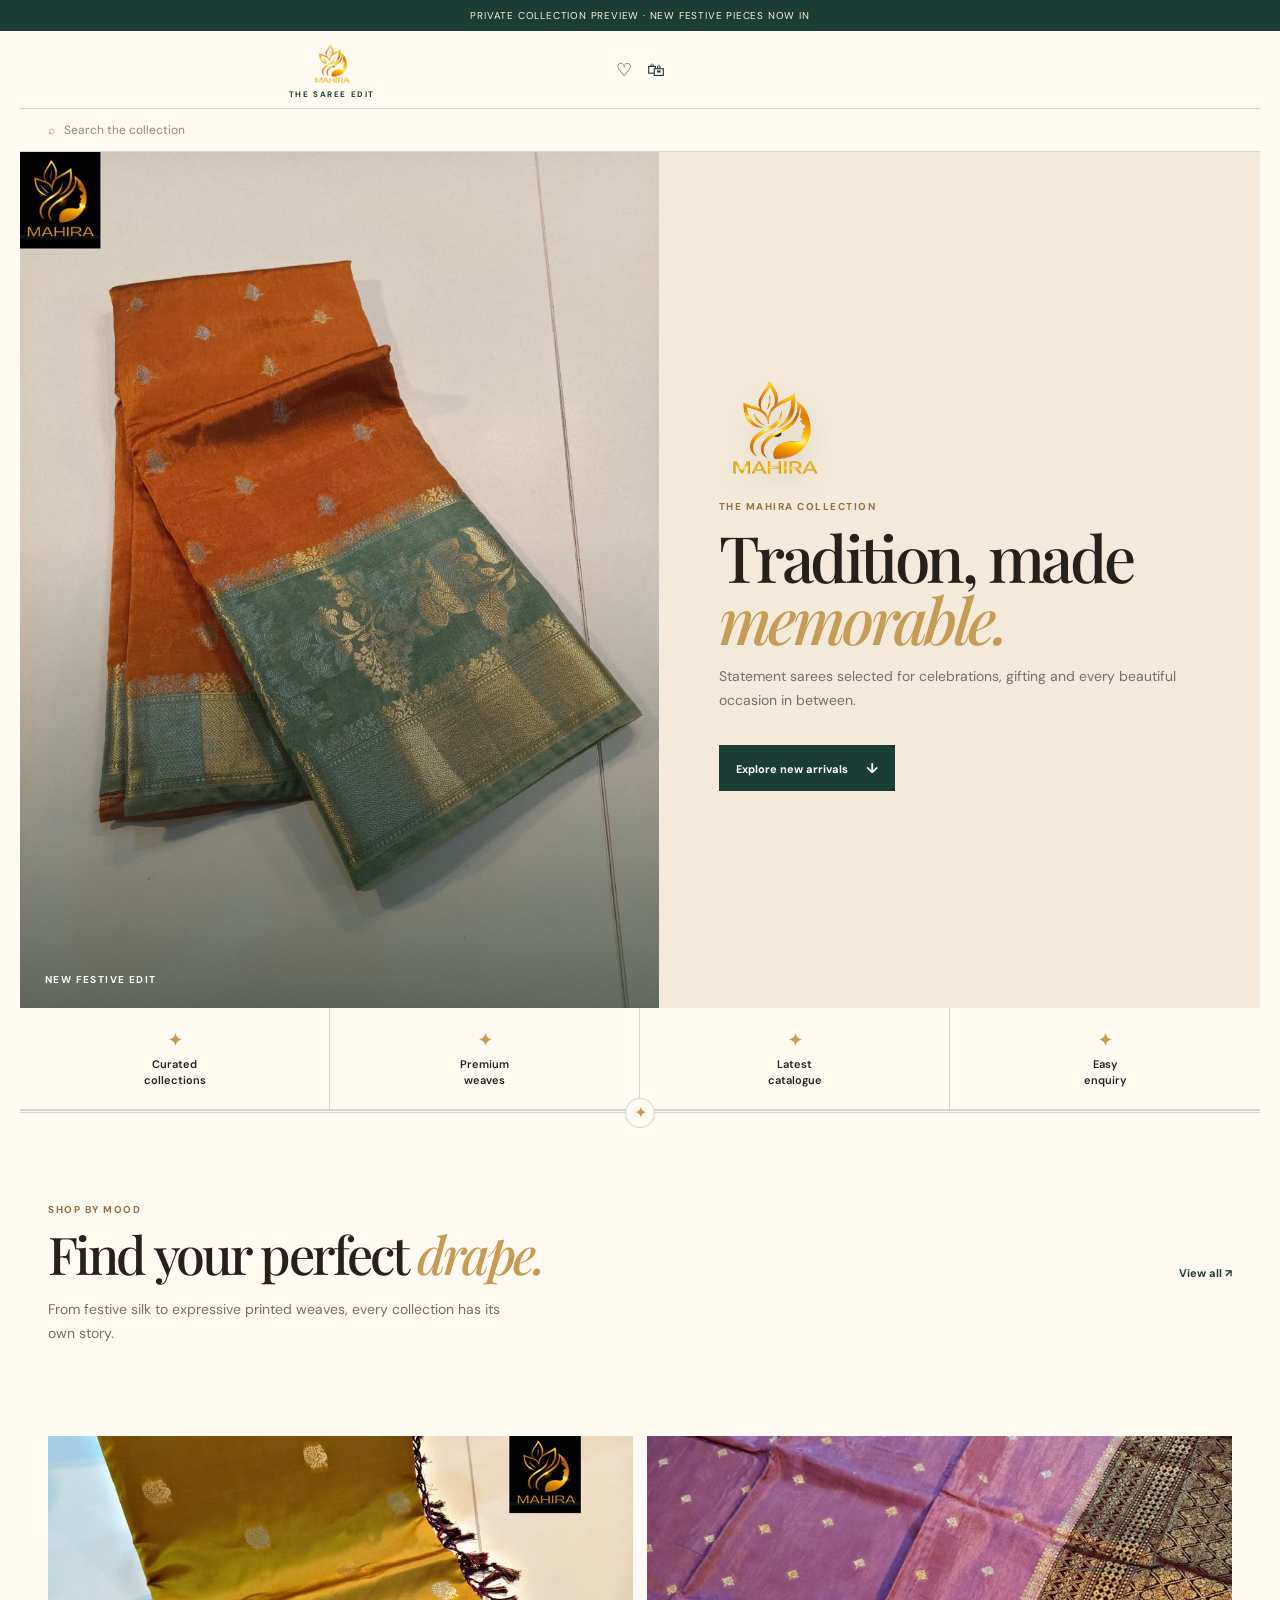
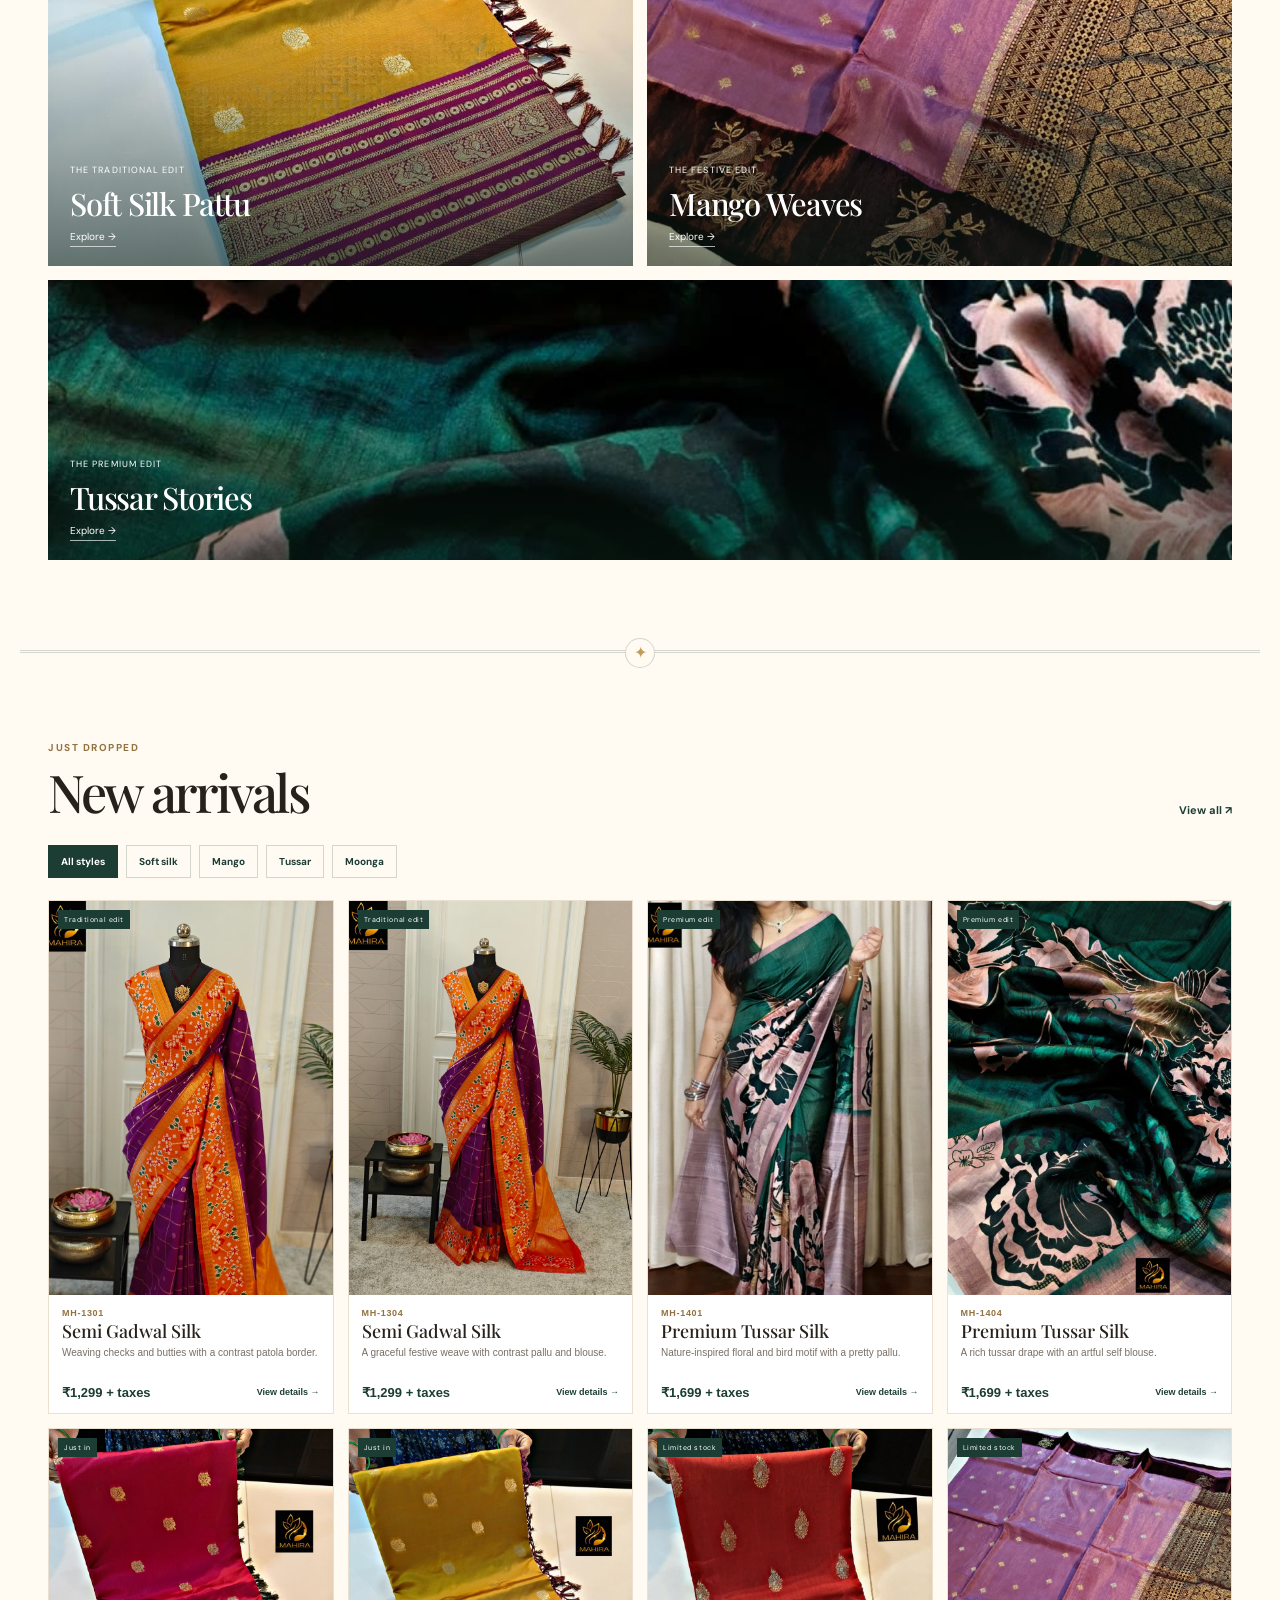
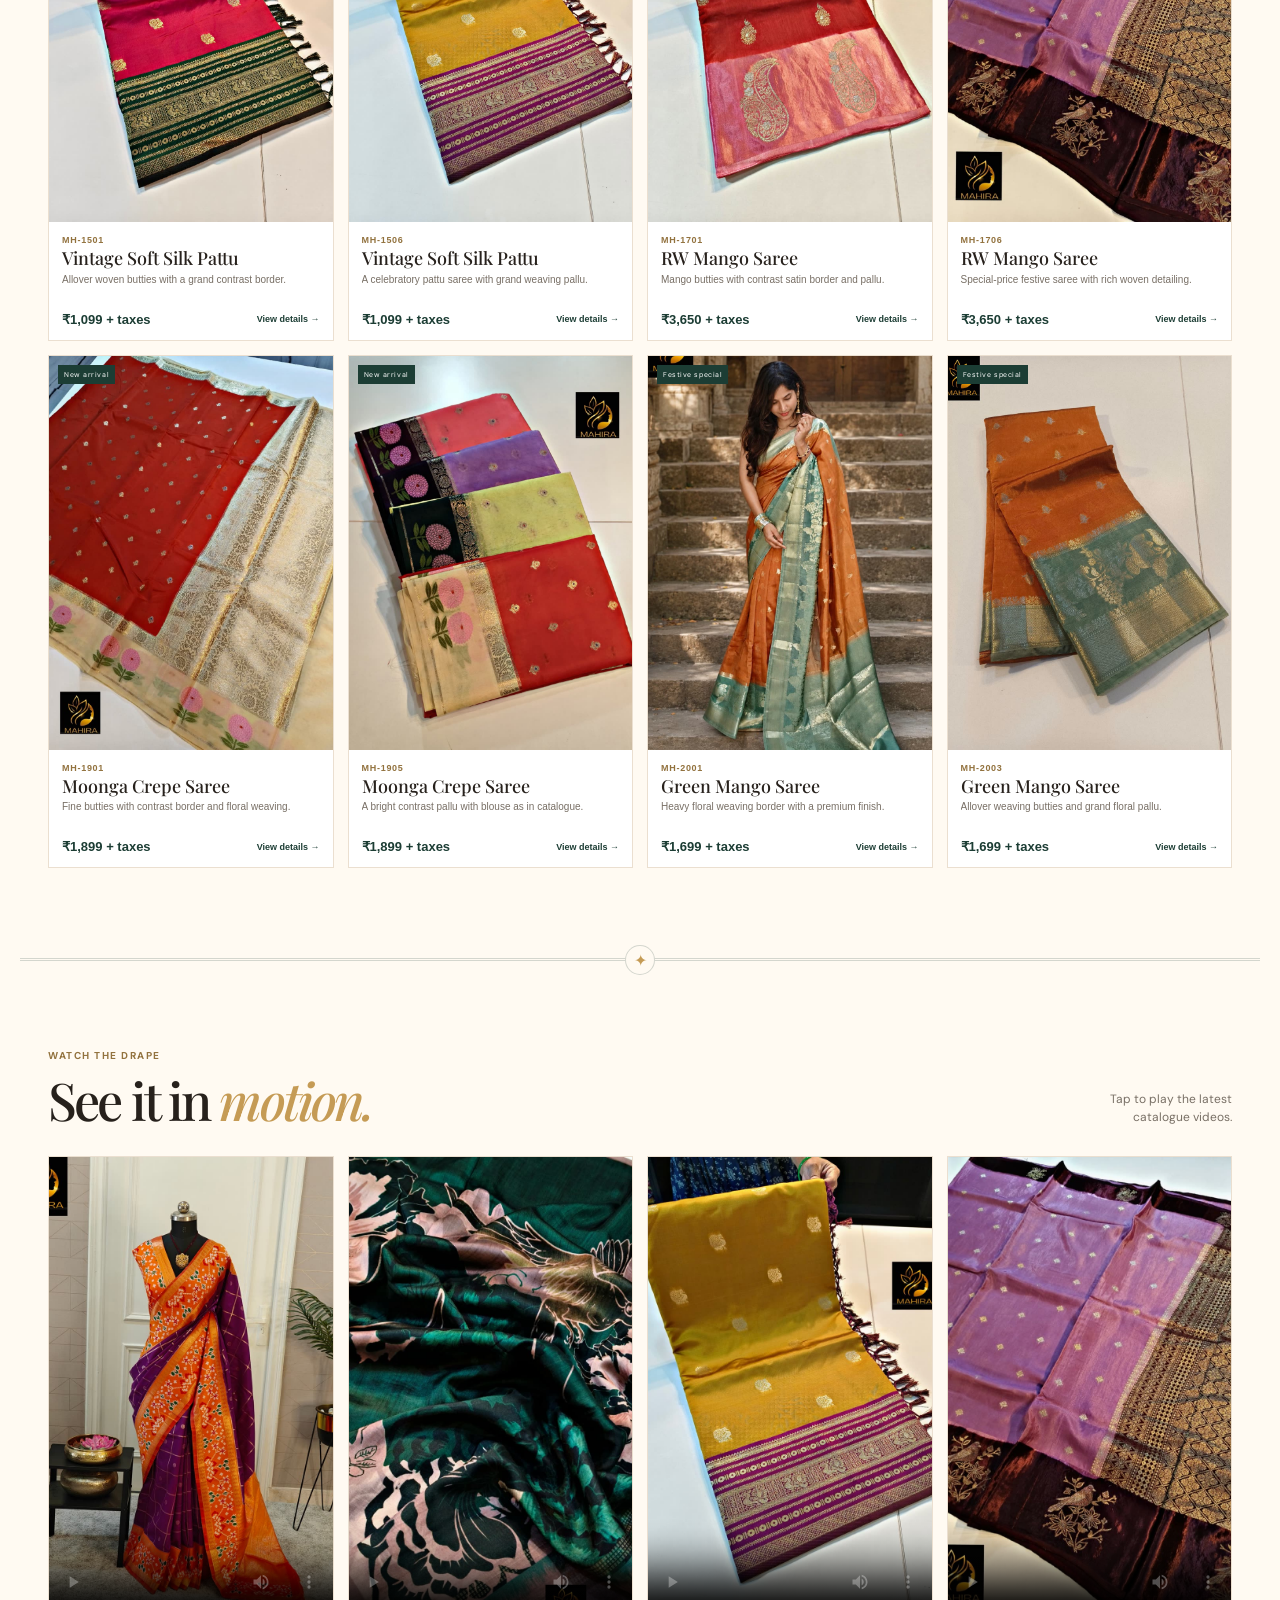
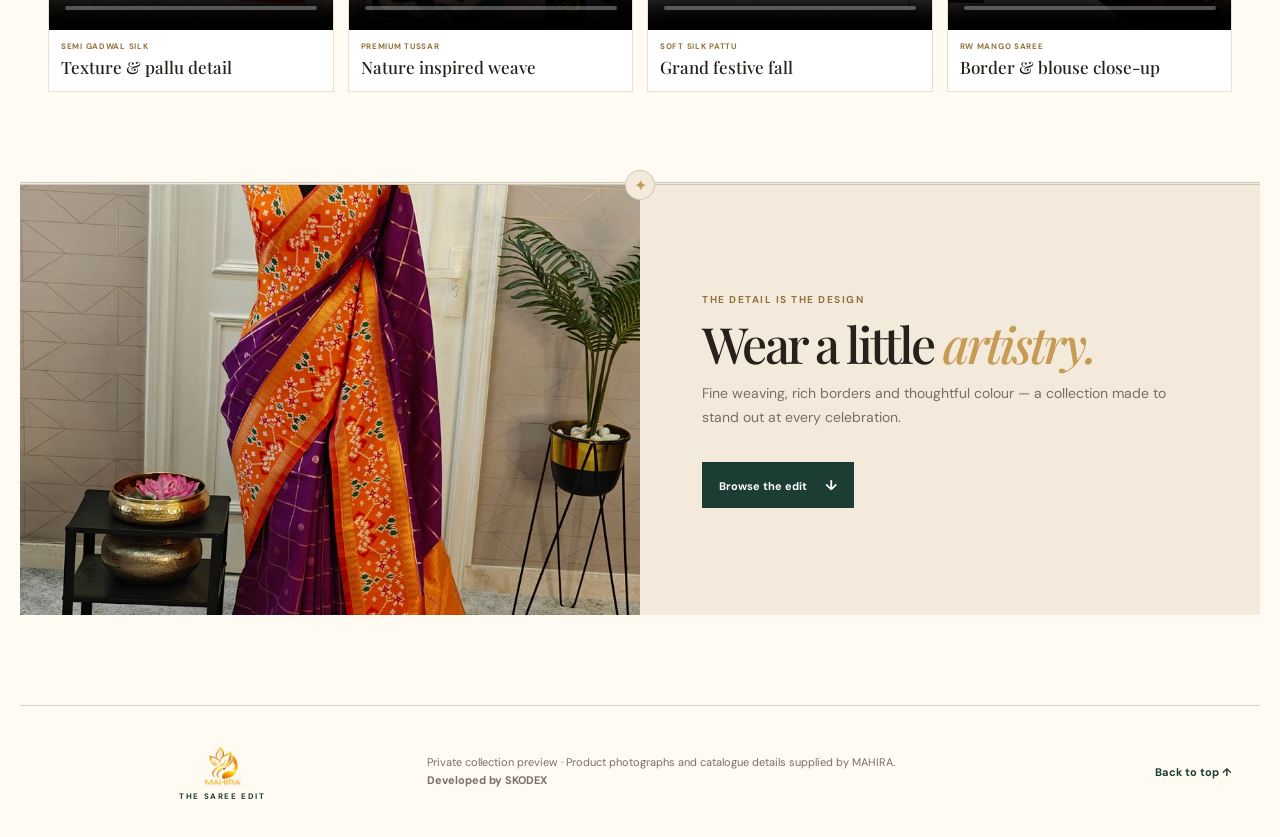
==== commit 9d219f5f: "Use transparent MAHIRA logo" ====
--- a/mahira-dealers/index.html
+++ b/mahira-dealers/index.html
@@ -15,7 +15,7 @@
     <div class="notice">Private collection preview · New festive pieces now in</div>
     <header class="header">
       <button class="menu" aria-label="Open menu">☰</button>
-      <a class="brand" href="#top" aria-label="MAHIRA home"><img src="assets/mahira-logo.png" alt="" /><span>THE SAREE EDIT</span></a>
+      <a class="brand" href="#top" aria-label="MAHIRA home"><img src="assets/mahira-logo-transparent.png" alt="" /><span>THE SAREE EDIT</span></a>
       <div class="header-icons" aria-hidden="true">♡ &nbsp; 🛍</div>
     </header>
     <div class="search" aria-hidden="true">⌕&nbsp;&nbsp; Search the collection</div>
@@ -24,7 +24,7 @@
       <section class="hero">
         <div class="hero-image"><img src="assets/IMG-20261116-WA0210.jpg" alt="MAHIRA green mango saree" /><span class="hero-label">NEW FESTIVE EDIT</span></div>
         <div class="hero-copy">
-          <img class="hero-crest" src="assets/mahira-logo.png" alt="MAHIRA emblem" />
+          <img class="hero-crest" src="assets/mahira-logo-transparent.png" alt="MAHIRA emblem" />
           <p class="eyebrow">THE MAHIRA COLLECTION</p>
           <h1>Tradition, made <em>memorable.</em></h1>
           <p>Statement sarees selected for celebrations, gifting and every beautiful occasion in between.</p>
@@ -73,7 +73,7 @@
       </section>
     </main>
 
-    <footer><a class="brand" href="#top" aria-label="MAHIRA home"><img src="assets/mahira-logo.png" alt="" /><span>THE SAREE EDIT</span></a><p>Private collection preview · Product photographs and catalogue details supplied by MAHIRA.<br /><strong>Developed by SKODEX</strong></p><a href="#top">Back to top ↑</a></footer>
+    <footer><a class="brand" href="#top" aria-label="MAHIRA home"><img src="assets/mahira-logo-transparent.png" alt="" /><span>THE SAREE EDIT</span></a><p>Private collection preview · Product photographs and catalogue details supplied by MAHIRA.<br /><strong>Developed by SKODEX</strong></p><a href="#top">Back to top ↑</a></footer>
     <dialog id="product-dialog"><button class="close" aria-label="Close">×</button><div id="dialog-content"></div></dialog>
     <script src="app.js"></script>
   </body>
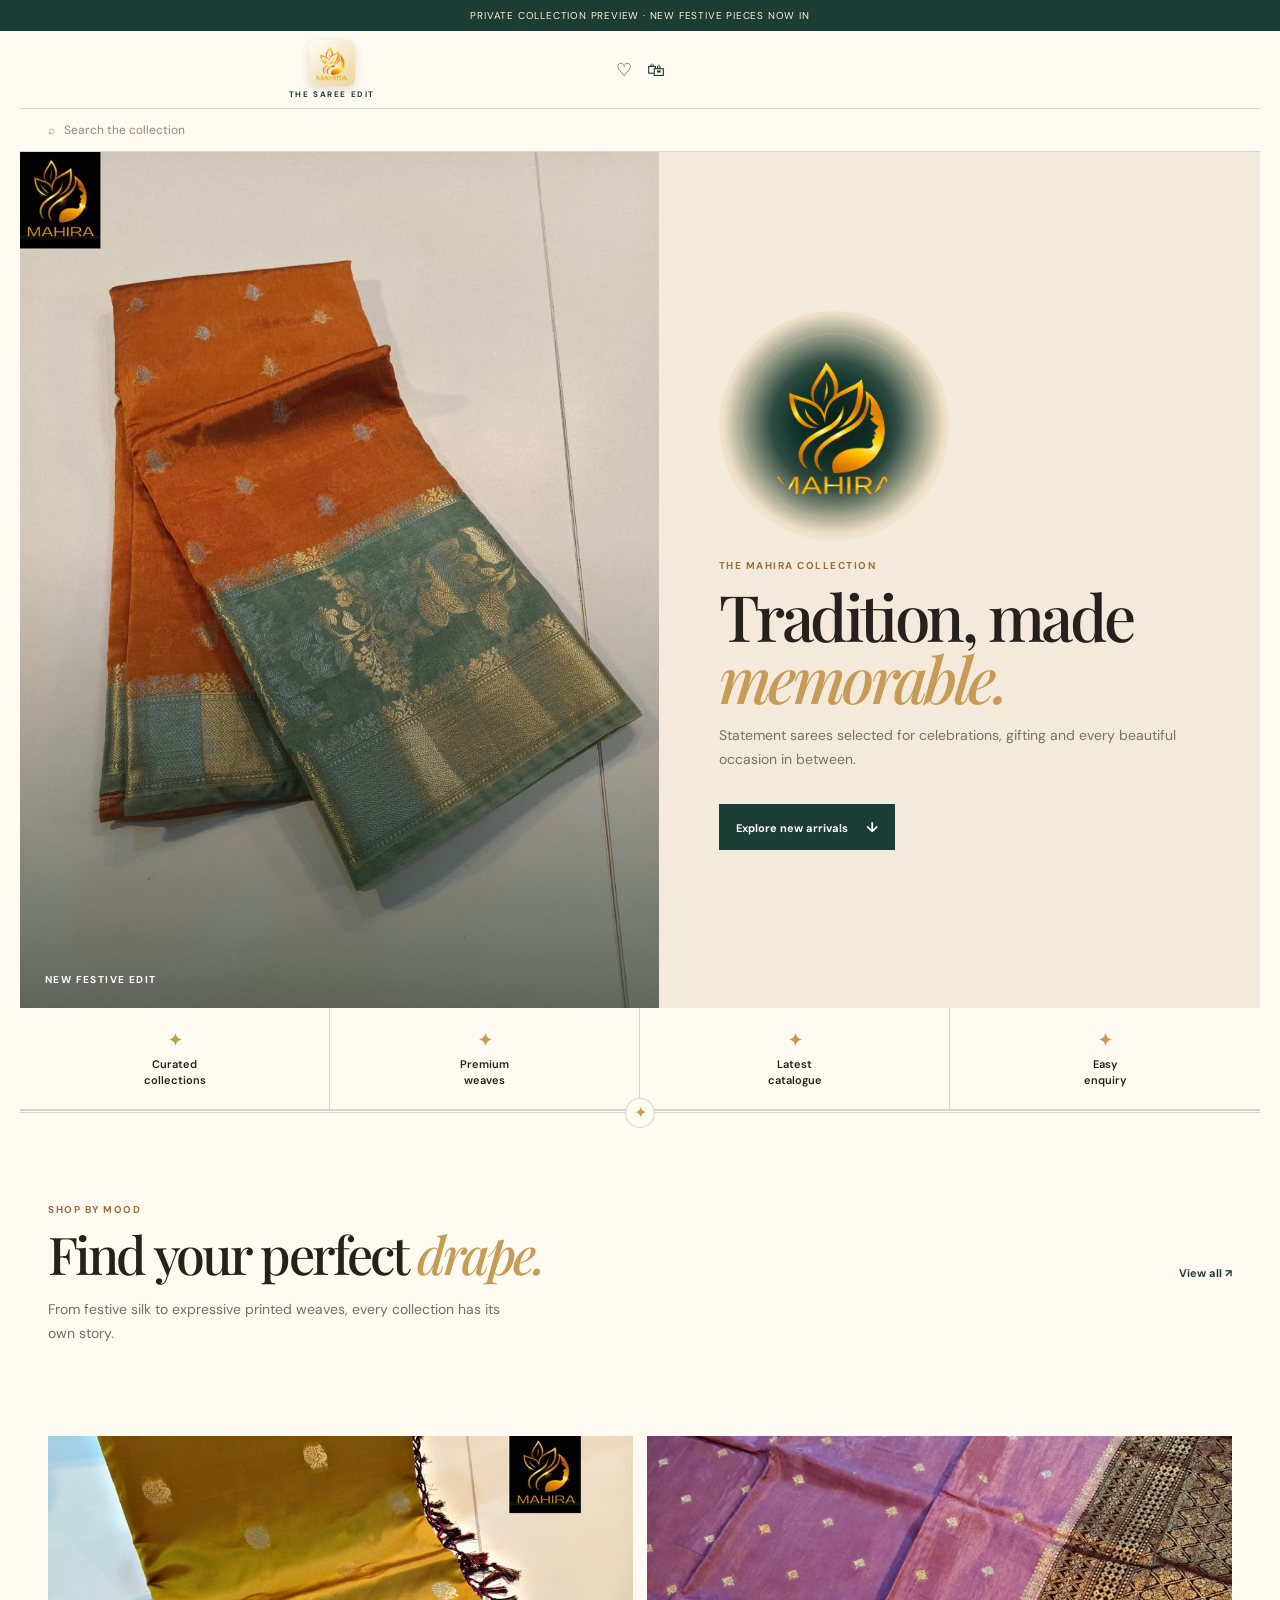
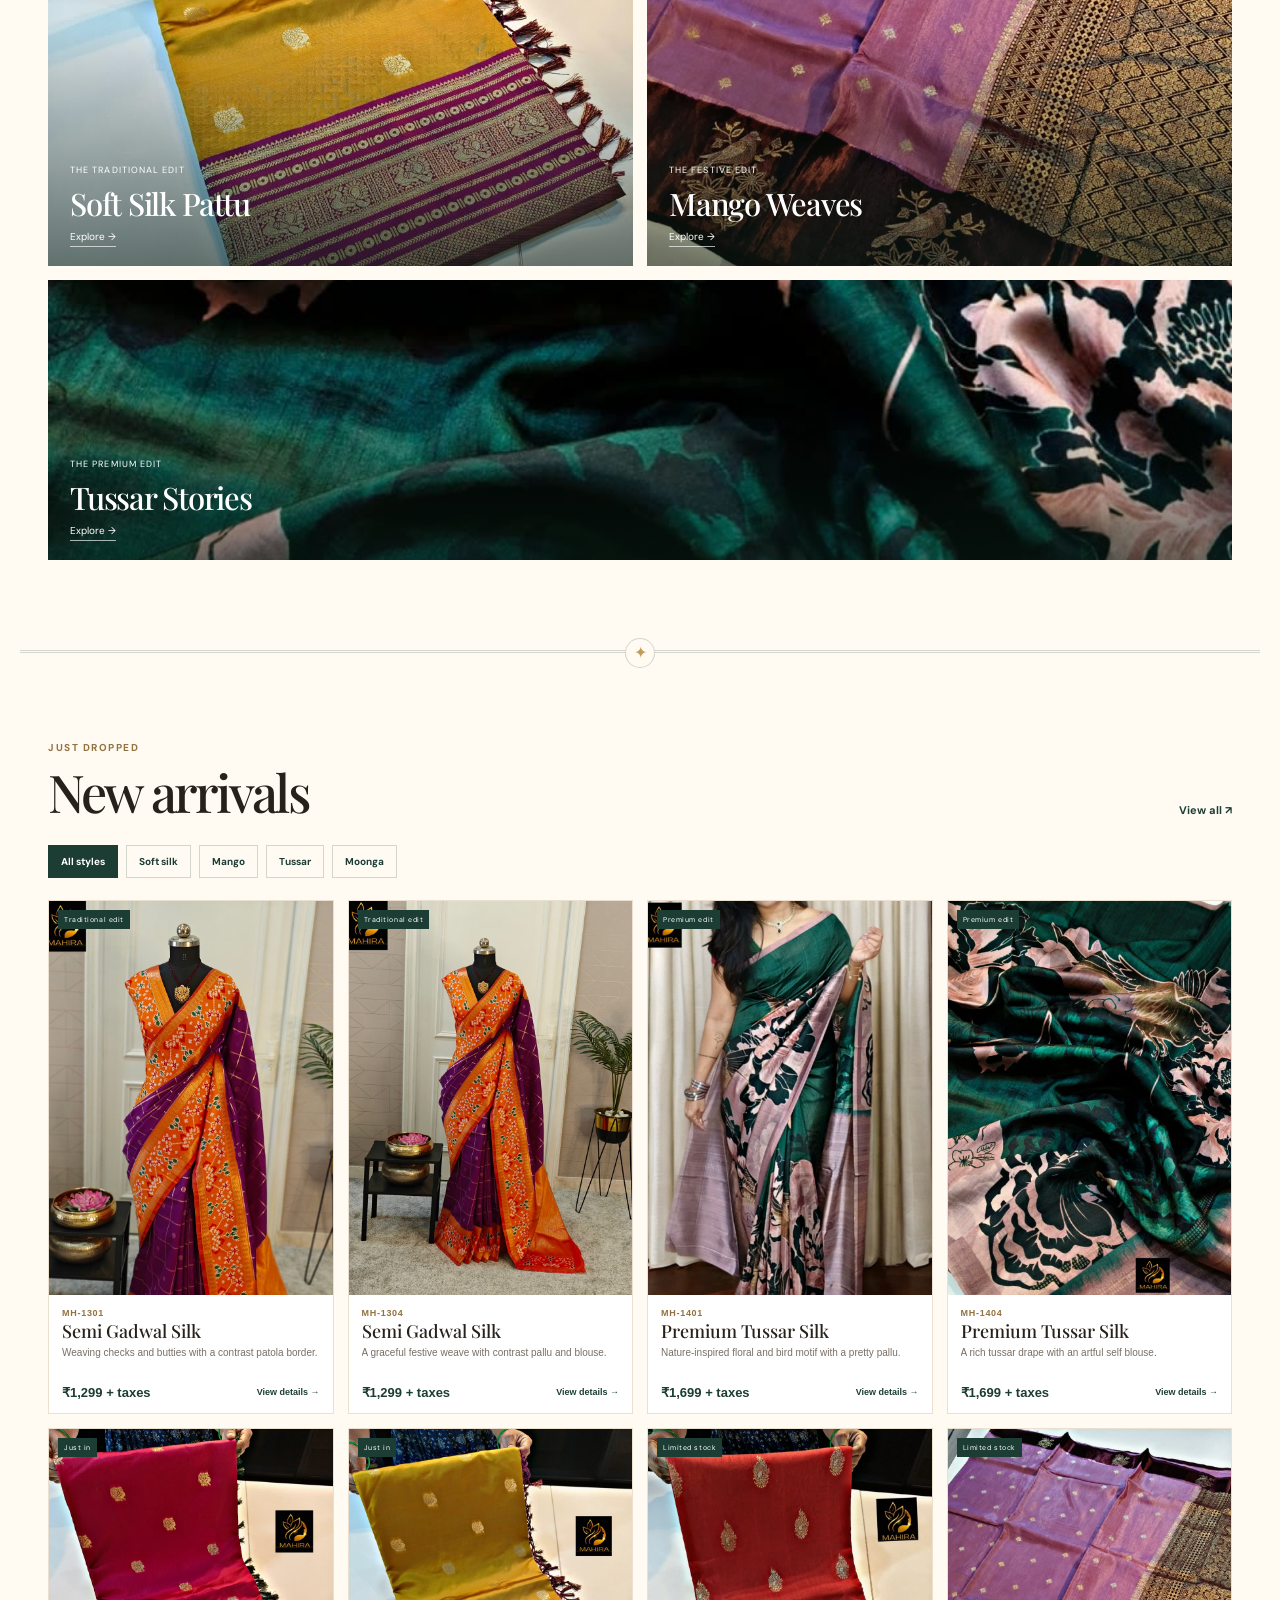
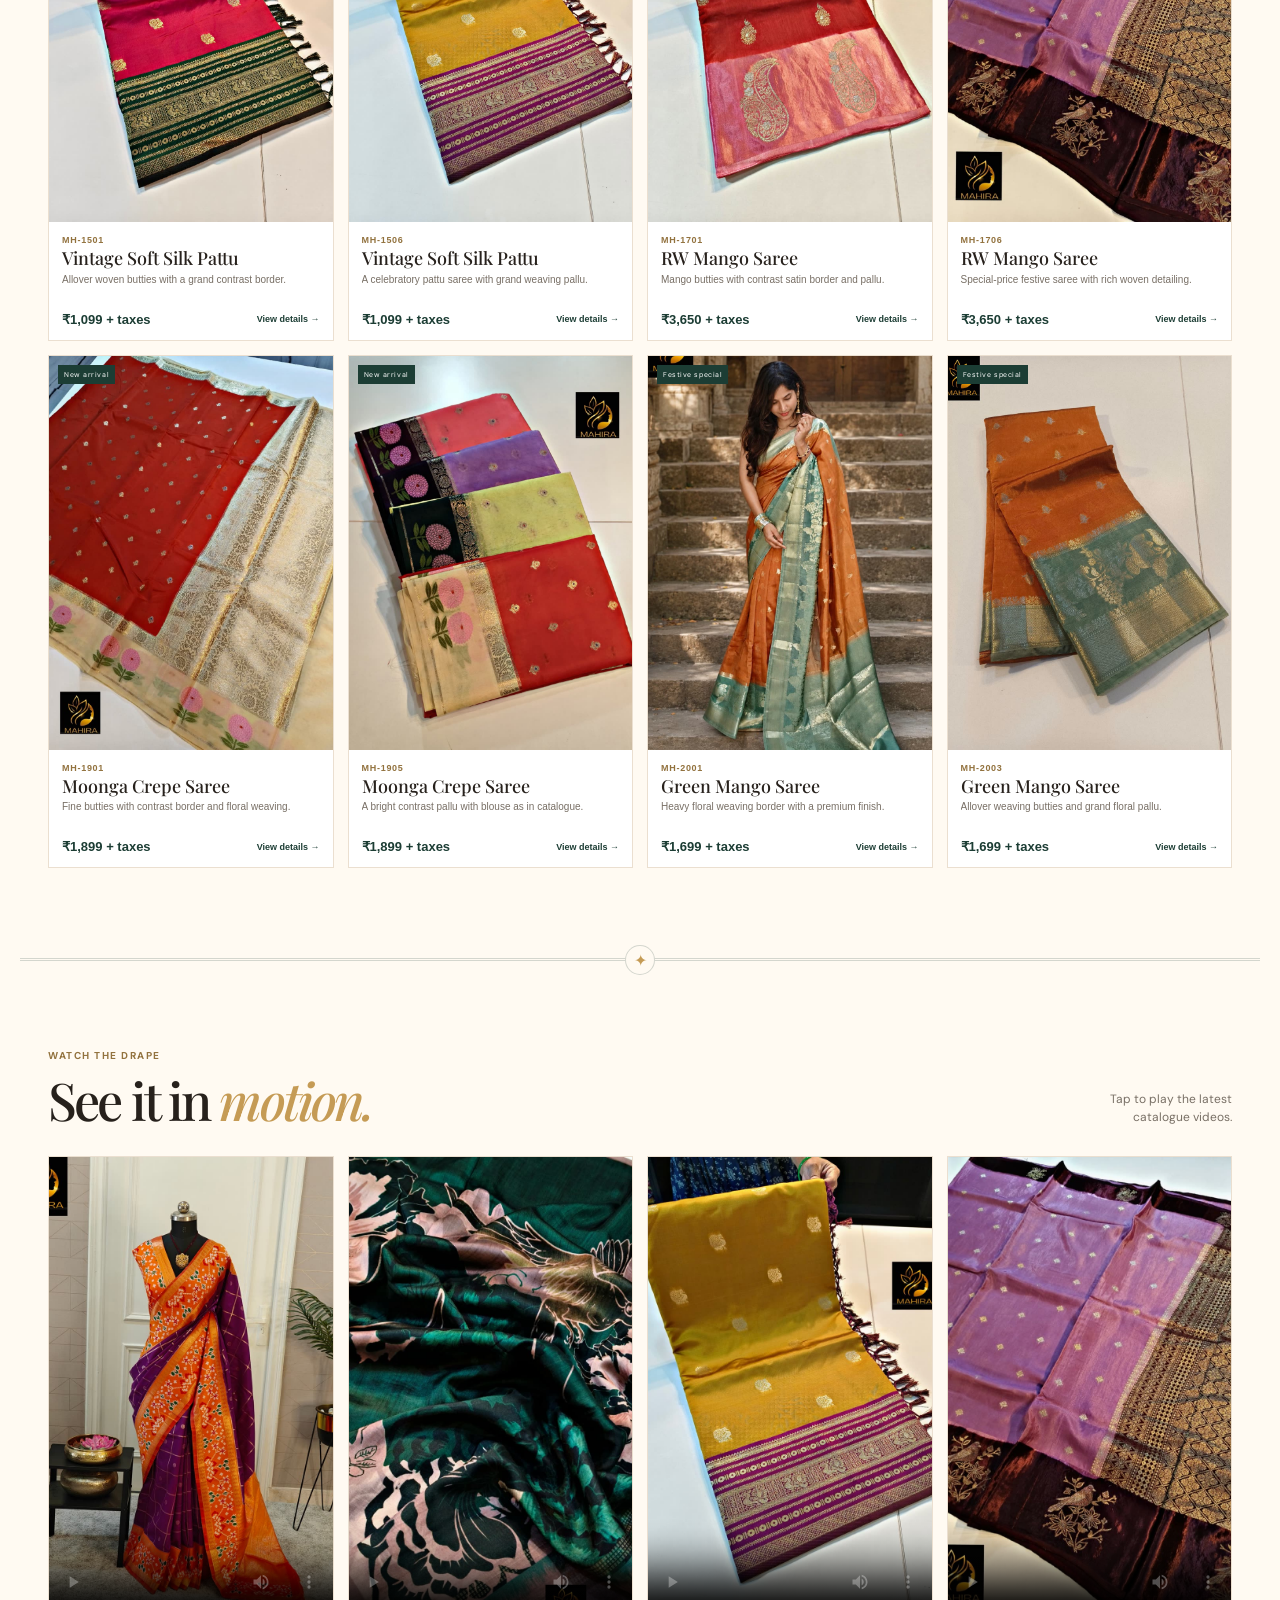
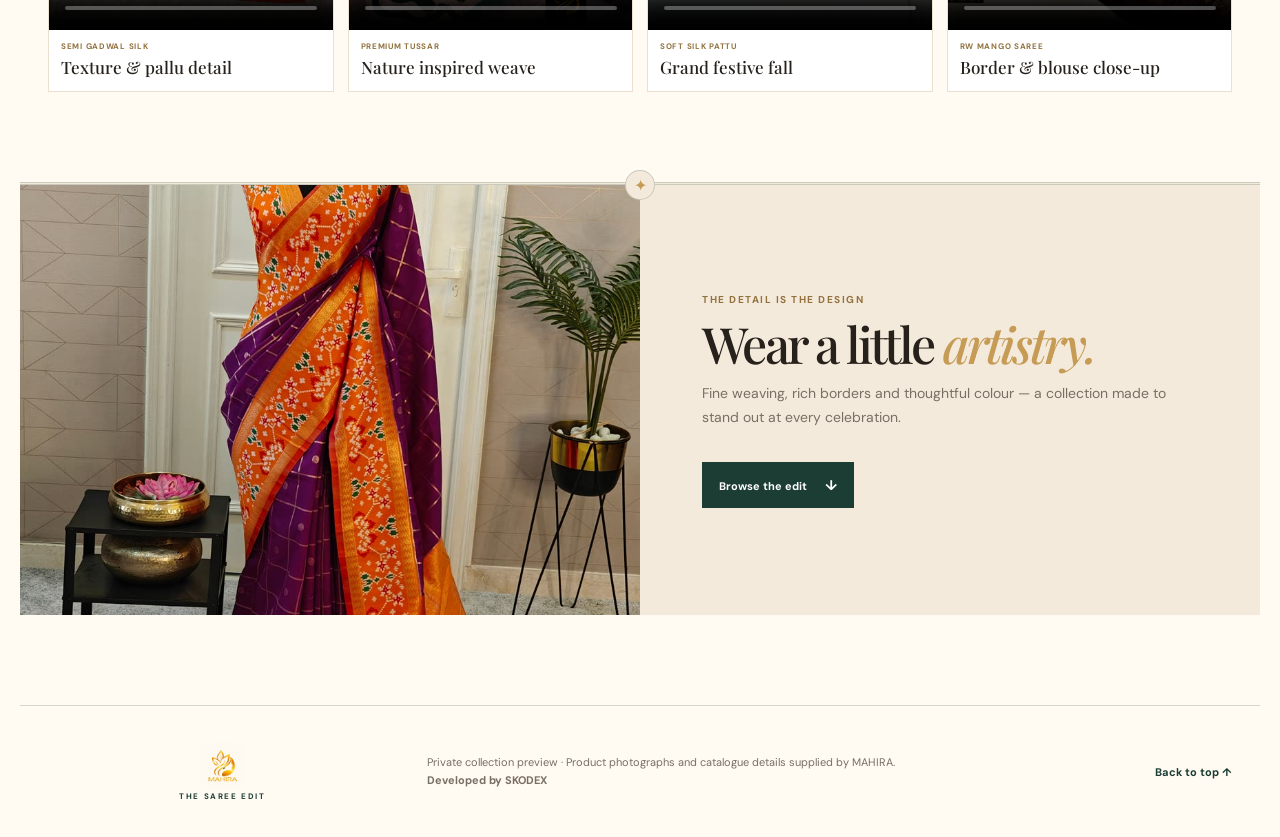
==== commit cb2c65f8: "Frame MAHIRA logo in dark to sand aura" ====
--- a/mahira-dealers/index.html
+++ b/mahira-dealers/index.html
@@ -24,7 +24,7 @@
       <section class="hero">
         <div class="hero-image"><img src="assets/IMG-20261116-WA0210.jpg" alt="MAHIRA green mango saree" /><span class="hero-label">NEW FESTIVE EDIT</span></div>
         <div class="hero-copy">
-          <img class="hero-crest" src="assets/mahira-logo-transparent.png" alt="MAHIRA emblem" />
+          <div class="logo-sun"><img class="hero-crest" src="assets/mahira-logo-transparent.png" alt="MAHIRA emblem" /></div>
           <p class="eyebrow">THE MAHIRA COLLECTION</p>
           <h1>Tradition, made <em>memorable.</em></h1>
           <p>Statement sarees selected for celebrations, gifting and every beautiful occasion in between.</p>
--- a/mahira-dealers/styles.css
+++ b/mahira-dealers/styles.css
@@ -5,3 +5,7 @@
 /* MAHIRA emblem, video edit and motion UX */
 .brand{font:inherit;display:flex;flex-direction:column;align-items:center;justify-content:center;line-height:1}.brand img{width:46px;height:46px;object-fit:contain;display:block}.brand span{margin-top:3px}.hero-crest{width:112px;height:112px;object-fit:contain;margin:0 0 18px;filter:drop-shadow(0 10px 14px rgba(19,43,37,.14))}.videos{max-width:1240px;margin:0 auto 90px;padding:88px 28px 0;position:relative;border-top:3px double var(--line)}.videos .section-mark{top:-16px}.video-note{margin:0;color:var(--muted);font-size:12px;max-width:170px;text-align:right;line-height:1.45}.reel-grid{display:grid;grid-template-columns:repeat(4,1fr);gap:14px;margin-top:30px}.reel{background:#fff;border:1px solid #ebdfd0;overflow:hidden;transition:transform .35s ease,box-shadow .35s ease}.reel:hover{transform:translateY(-7px);box-shadow:0 16px 28px rgba(19,43,37,.15)}.reel video{display:block;width:100%;aspect-ratio:9/15;object-fit:cover;background:var(--dark)}.reel div{padding:12px}.reel span{display:block;color:#92723e;font-size:8px;font-weight:700;letter-spacing:.09em;margin-bottom:5px}.reel b{font:500 17px "Playfair Display",serif}.primary,.tile img,.product,.hero-image img{transition:transform .45s ease,box-shadow .3s ease}.primary:hover{transform:translateY(-3px);box-shadow:0 9px 17px rgba(19,61,52,.22)}.product:hover{transform:translateY(-5px);box-shadow:0 12px 22px rgba(19,43,37,.11)}.product{transition:transform .3s ease,box-shadow .3s ease}.motion-ready [data-reveal]{opacity:0;transform:translateY(22px);transition:opacity .7s ease,transform .7s cubic-bezier(.2,.8,.2,1)}.motion-ready [data-reveal].is-visible{opacity:1;transform:none}
 @media(max-width:800px){.header{height:62px}.brand img{width:39px;height:39px}.brand span{font-size:6px;margin-top:2px}.hero-crest{width:78px;height:78px;margin:0 0 13px}footer .brand{align-items:flex-start}.videos{padding:40px 12px 0;margin-bottom:42px}.videos h2{font-size:31px}.video-note{font-size:9px;max-width:100px}.reel-grid{display:flex;overflow-x:auto;gap:10px;margin:18px -12px 0;padding:0 12px 9px;scroll-snap-type:x mandatory}.reel{flex:0 0 175px;scroll-snap-align:start}.reel b{font-size:15px}.reel:hover{transform:none}}
+/* Soft contrast surface for the transparent gold mark */
+.hero-crest{padding:11px;border:1px solid rgba(197,155,85,.42);border-radius:50%;background:radial-gradient(circle at 42% 34%,#fffdf7 0%,#f5e4c4 62%,#dfbd7c 100%);box-shadow:0 16px 28px rgba(109,77,27,.2),inset 0 1px rgba(255,255,255,.85)}.header .brand img{padding:3px;border-radius:8px;background:linear-gradient(145deg,#fffdf8,#ecd49c);box-shadow:0 3px 8px rgba(67,47,21,.16)}footer .brand img{padding:4px;border-radius:9px;background:rgba(255,250,242,.94)}@media(max-width:800px){.hero-crest{padding:8px;box-shadow:0 10px 20px rgba(109,77,27,.18)}}
+/* Dark-to-sand sun field reveals the fine gold logo details */
+.logo-sun{width:230px;height:230px;margin:0 0 18px;display:grid;place-items:center;position:relative;border-radius:50%;background:radial-gradient(circle at 50% 49%,#0a211c 0%,#133a30 25%,rgba(28,61,52,.9) 38%,rgba(69,91,70,.65) 51%,rgba(221,194,142,.28) 67%,rgba(244,234,219,0) 75%)}.logo-sun:after{content:"";position:absolute;inset:22px;border:1px solid rgba(232,200,136,.28);border-radius:50%;box-shadow:inset 0 0 30px rgba(255,243,210,.06)}.logo-sun .hero-crest{position:relative;z-index:1;width:148px;height:160px;margin:0;padding:0;border:0;background:none;box-shadow:none;filter:drop-shadow(0 8px 12px rgba(0,0,0,.38))}@media(max-width:800px){.logo-sun{width:180px;height:180px;margin-bottom:13px}.logo-sun:after{inset:17px}.logo-sun .hero-crest{width:116px;height:127px;padding:0}}
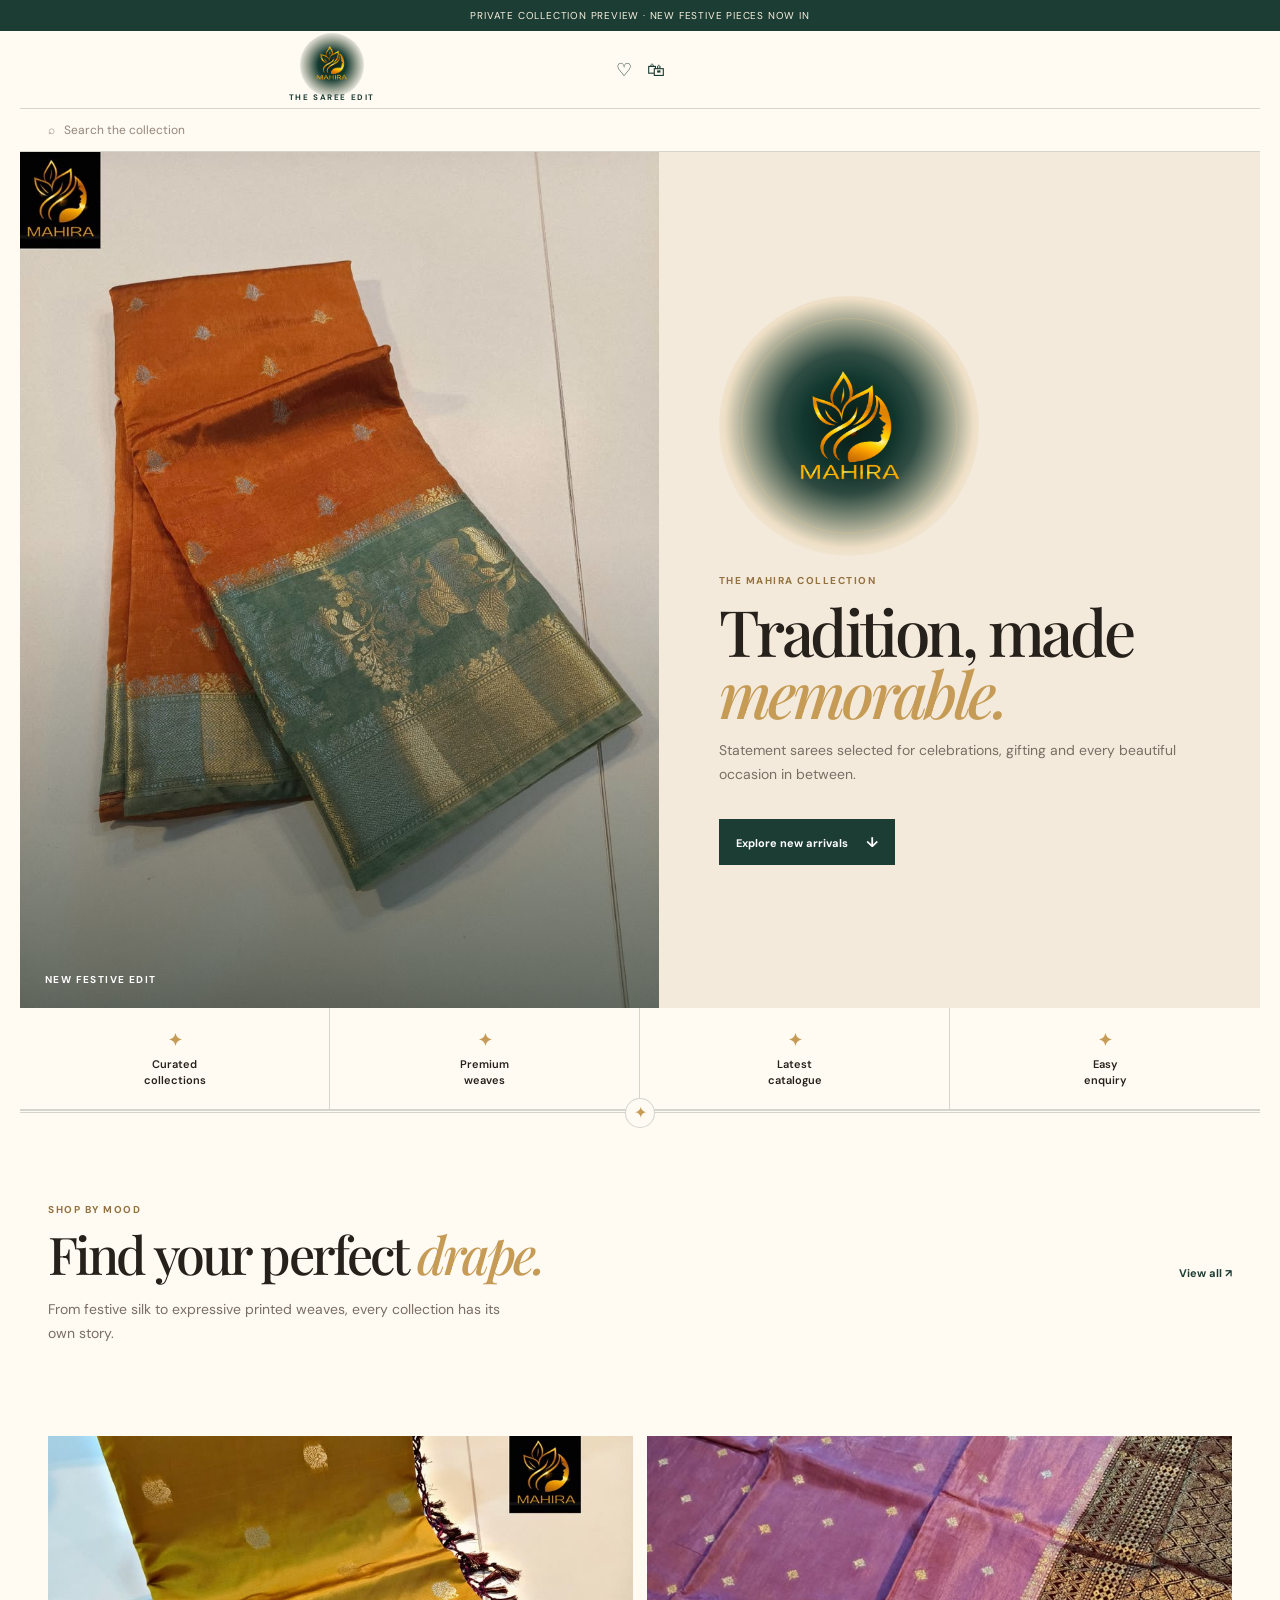
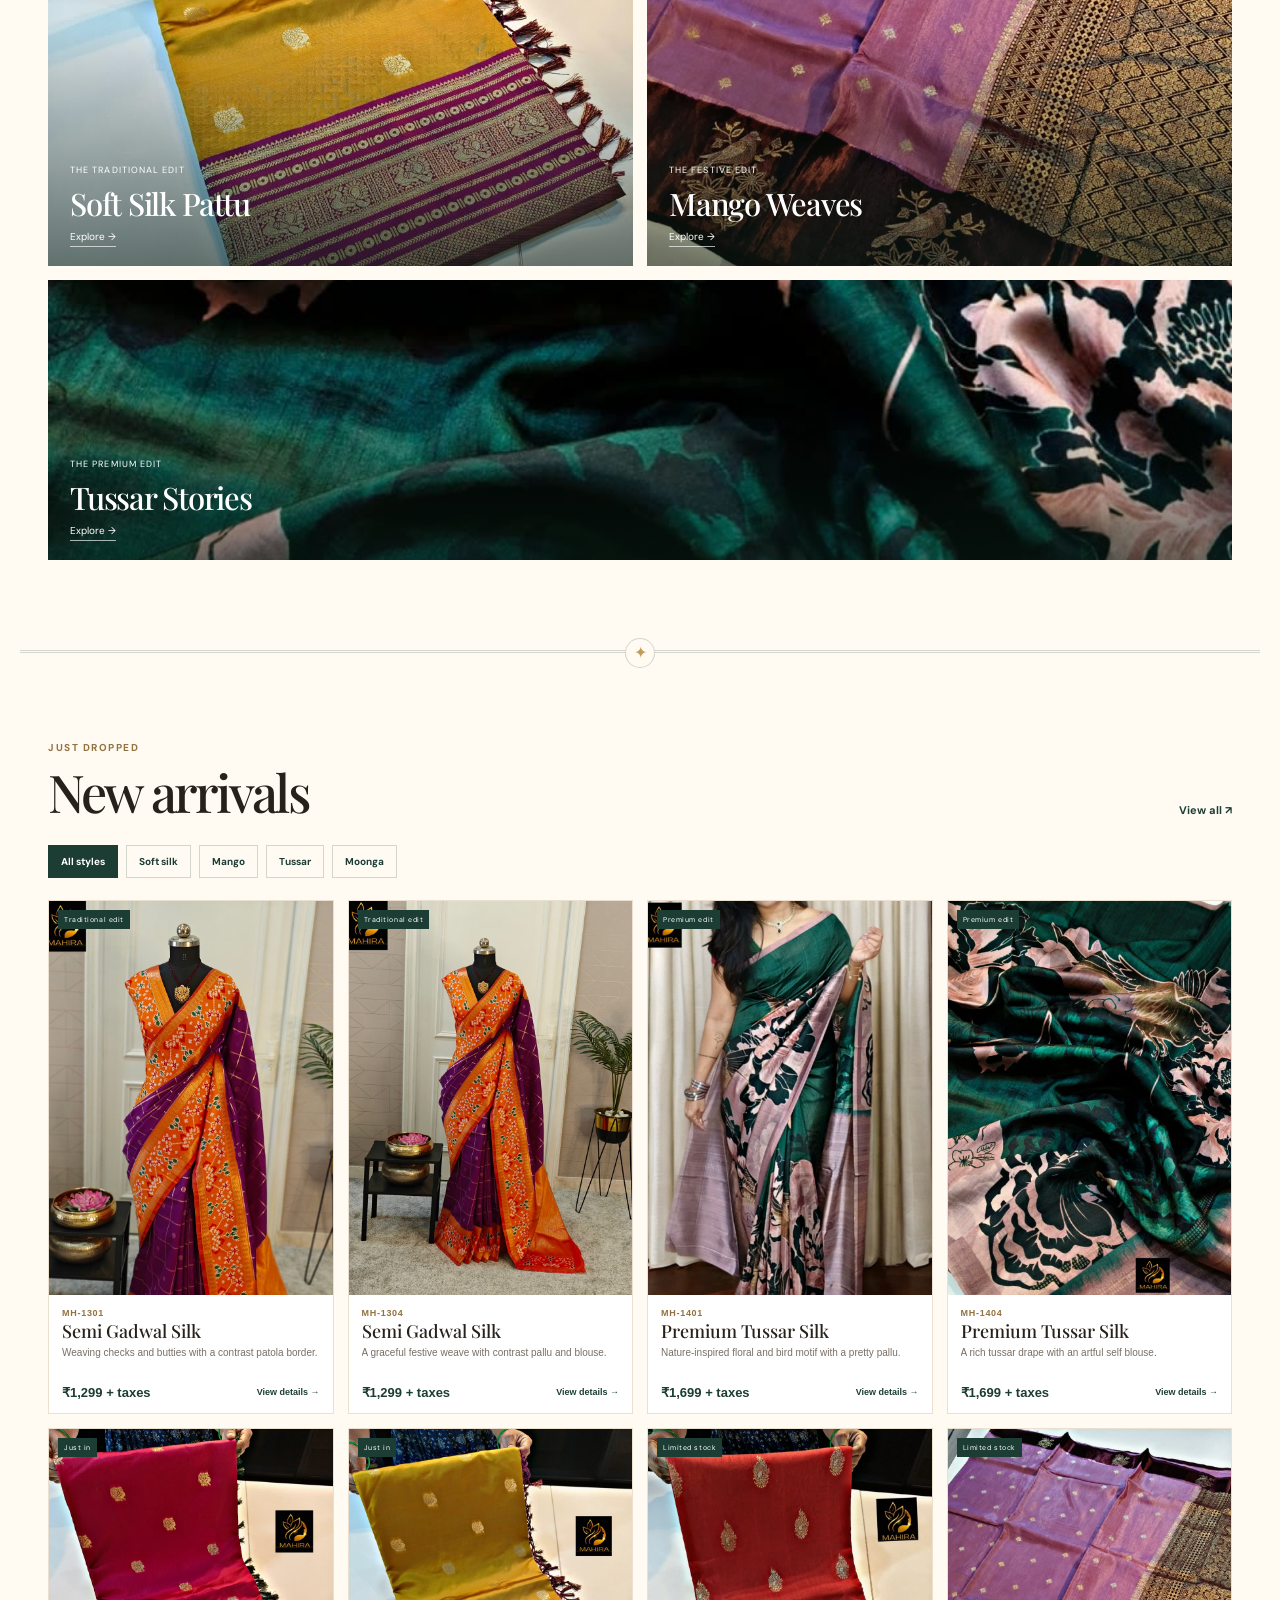
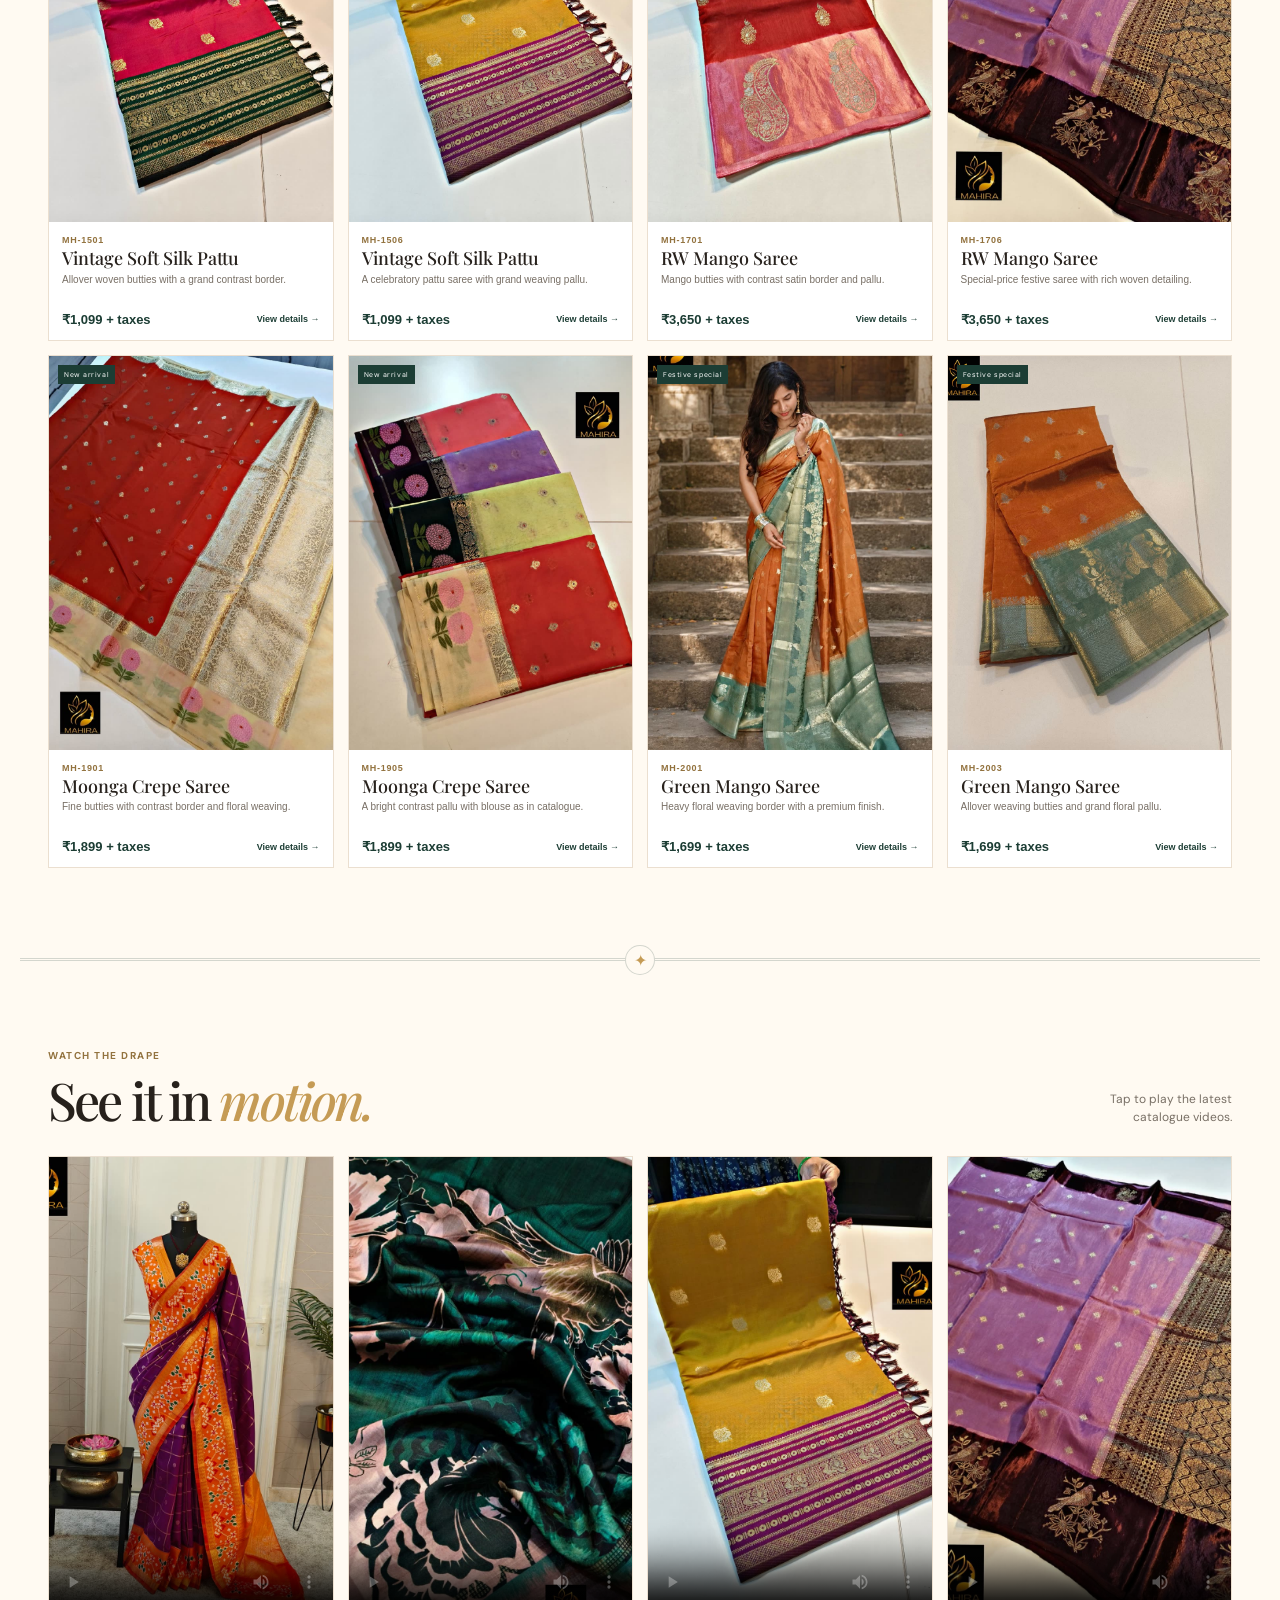
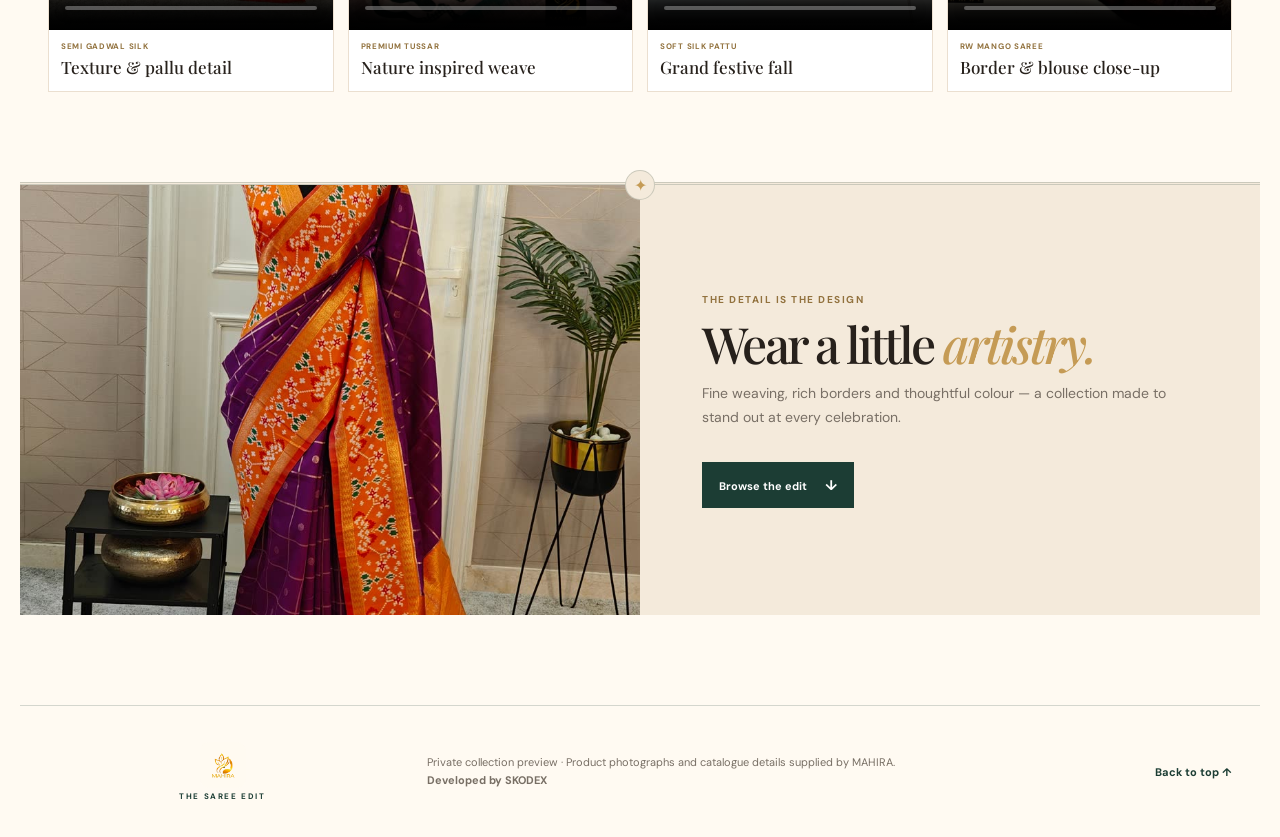
==== commit 007dc3bf: "Restore full MAHIRA wordmark" ====
--- a/mahira-dealers/index.html
+++ b/mahira-dealers/index.html
@@ -15,7 +15,7 @@
     <div class="notice">Private collection preview · New festive pieces now in</div>
     <header class="header">
       <button class="menu" aria-label="Open menu">☰</button>
-      <a class="brand" href="#top" aria-label="MAHIRA home"><img src="assets/mahira-logo-transparent.png" alt="" /><span>THE SAREE EDIT</span></a>
+      <a class="brand" href="#top" aria-label="MAHIRA home"><img src="assets/mahira-logo-wide-transparent.png" alt="" /><span>THE SAREE EDIT</span></a>
       <div class="header-icons" aria-hidden="true">♡ &nbsp; 🛍</div>
     </header>
     <div class="search" aria-hidden="true">⌕&nbsp;&nbsp; Search the collection</div>
@@ -24,7 +24,7 @@
       <section class="hero">
         <div class="hero-image"><img src="assets/IMG-20261116-WA0210.jpg" alt="MAHIRA green mango saree" /><span class="hero-label">NEW FESTIVE EDIT</span></div>
         <div class="hero-copy">
-          <div class="logo-sun"><img class="hero-crest" src="assets/mahira-logo-transparent.png" alt="MAHIRA emblem" /></div>
+          <div class="logo-sun"><img class="hero-crest" src="assets/mahira-logo-wide-transparent.png" alt="MAHIRA emblem" /></div>
           <p class="eyebrow">THE MAHIRA COLLECTION</p>
           <h1>Tradition, made <em>memorable.</em></h1>
           <p>Statement sarees selected for celebrations, gifting and every beautiful occasion in between.</p>
@@ -73,7 +73,7 @@
       </section>
     </main>
 
-    <footer><a class="brand" href="#top" aria-label="MAHIRA home"><img src="assets/mahira-logo-transparent.png" alt="" /><span>THE SAREE EDIT</span></a><p>Private collection preview · Product photographs and catalogue details supplied by MAHIRA.<br /><strong>Developed by SKODEX</strong></p><a href="#top">Back to top ↑</a></footer>
+    <footer><a class="brand" href="#top" aria-label="MAHIRA home"><img src="assets/mahira-logo-wide-transparent.png" alt="" /><span>THE SAREE EDIT</span></a><p>Private collection preview · Product photographs and catalogue details supplied by MAHIRA.<br /><strong>Developed by SKODEX</strong></p><a href="#top">Back to top ↑</a></footer>
     <dialog id="product-dialog"><button class="close" aria-label="Close">×</button><div id="dialog-content"></div></dialog>
     <script src="app.js"></script>
   </body>
--- a/mahira-dealers/styles.css
+++ b/mahira-dealers/styles.css
@@ -9,3 +9,5 @@
 .hero-crest{padding:11px;border:1px solid rgba(197,155,85,.42);border-radius:50%;background:radial-gradient(circle at 42% 34%,#fffdf7 0%,#f5e4c4 62%,#dfbd7c 100%);box-shadow:0 16px 28px rgba(109,77,27,.2),inset 0 1px rgba(255,255,255,.85)}.header .brand img{padding:3px;border-radius:8px;background:linear-gradient(145deg,#fffdf8,#ecd49c);box-shadow:0 3px 8px rgba(67,47,21,.16)}footer .brand img{padding:4px;border-radius:9px;background:rgba(255,250,242,.94)}@media(max-width:800px){.hero-crest{padding:8px;box-shadow:0 10px 20px rgba(109,77,27,.18)}}
 /* Dark-to-sand sun field reveals the fine gold logo details */
 .logo-sun{width:230px;height:230px;margin:0 0 18px;display:grid;place-items:center;position:relative;border-radius:50%;background:radial-gradient(circle at 50% 49%,#0a211c 0%,#133a30 25%,rgba(28,61,52,.9) 38%,rgba(69,91,70,.65) 51%,rgba(221,194,142,.28) 67%,rgba(244,234,219,0) 75%)}.logo-sun:after{content:"";position:absolute;inset:22px;border:1px solid rgba(232,200,136,.28);border-radius:50%;box-shadow:inset 0 0 30px rgba(255,243,210,.06)}.logo-sun .hero-crest{position:relative;z-index:1;width:148px;height:160px;margin:0;padding:0;border:0;background:none;box-shadow:none;filter:drop-shadow(0 8px 12px rgba(0,0,0,.38))}@media(max-width:800px){.logo-sun{width:180px;height:180px;margin-bottom:13px}.logo-sun:after{inset:17px}.logo-sun .hero-crest{width:116px;height:127px;padding:0}}
+/* Give the complete MAHIRA wordmark room, and repeat the aura in the header */
+.logo-sun{width:260px;height:260px}.logo-sun .hero-crest{width:168px;height:184px;object-fit:contain}.header .brand{position:relative;isolation:isolate}.header .brand:before{content:"";position:absolute;z-index:-1;width:64px;height:64px;top:-5px;left:50%;transform:translateX(-50%);border-radius:50%;background:radial-gradient(circle,#0a211c 0%,#143a30 31%,rgba(66,88,67,.56) 54%,rgba(244,234,219,0) 76%)}.header .brand img{position:relative;z-index:1;width:51px;height:51px;padding:0!important;background:transparent!important;box-shadow:none!important}.header .brand span{position:relative;z-index:1}@media(max-width:800px){.logo-sun{width:205px;height:205px}.logo-sun .hero-crest{width:134px;height:147px}.header .brand:before{width:55px;height:55px;top:-3px}.header .brand img{width:44px;height:44px}}
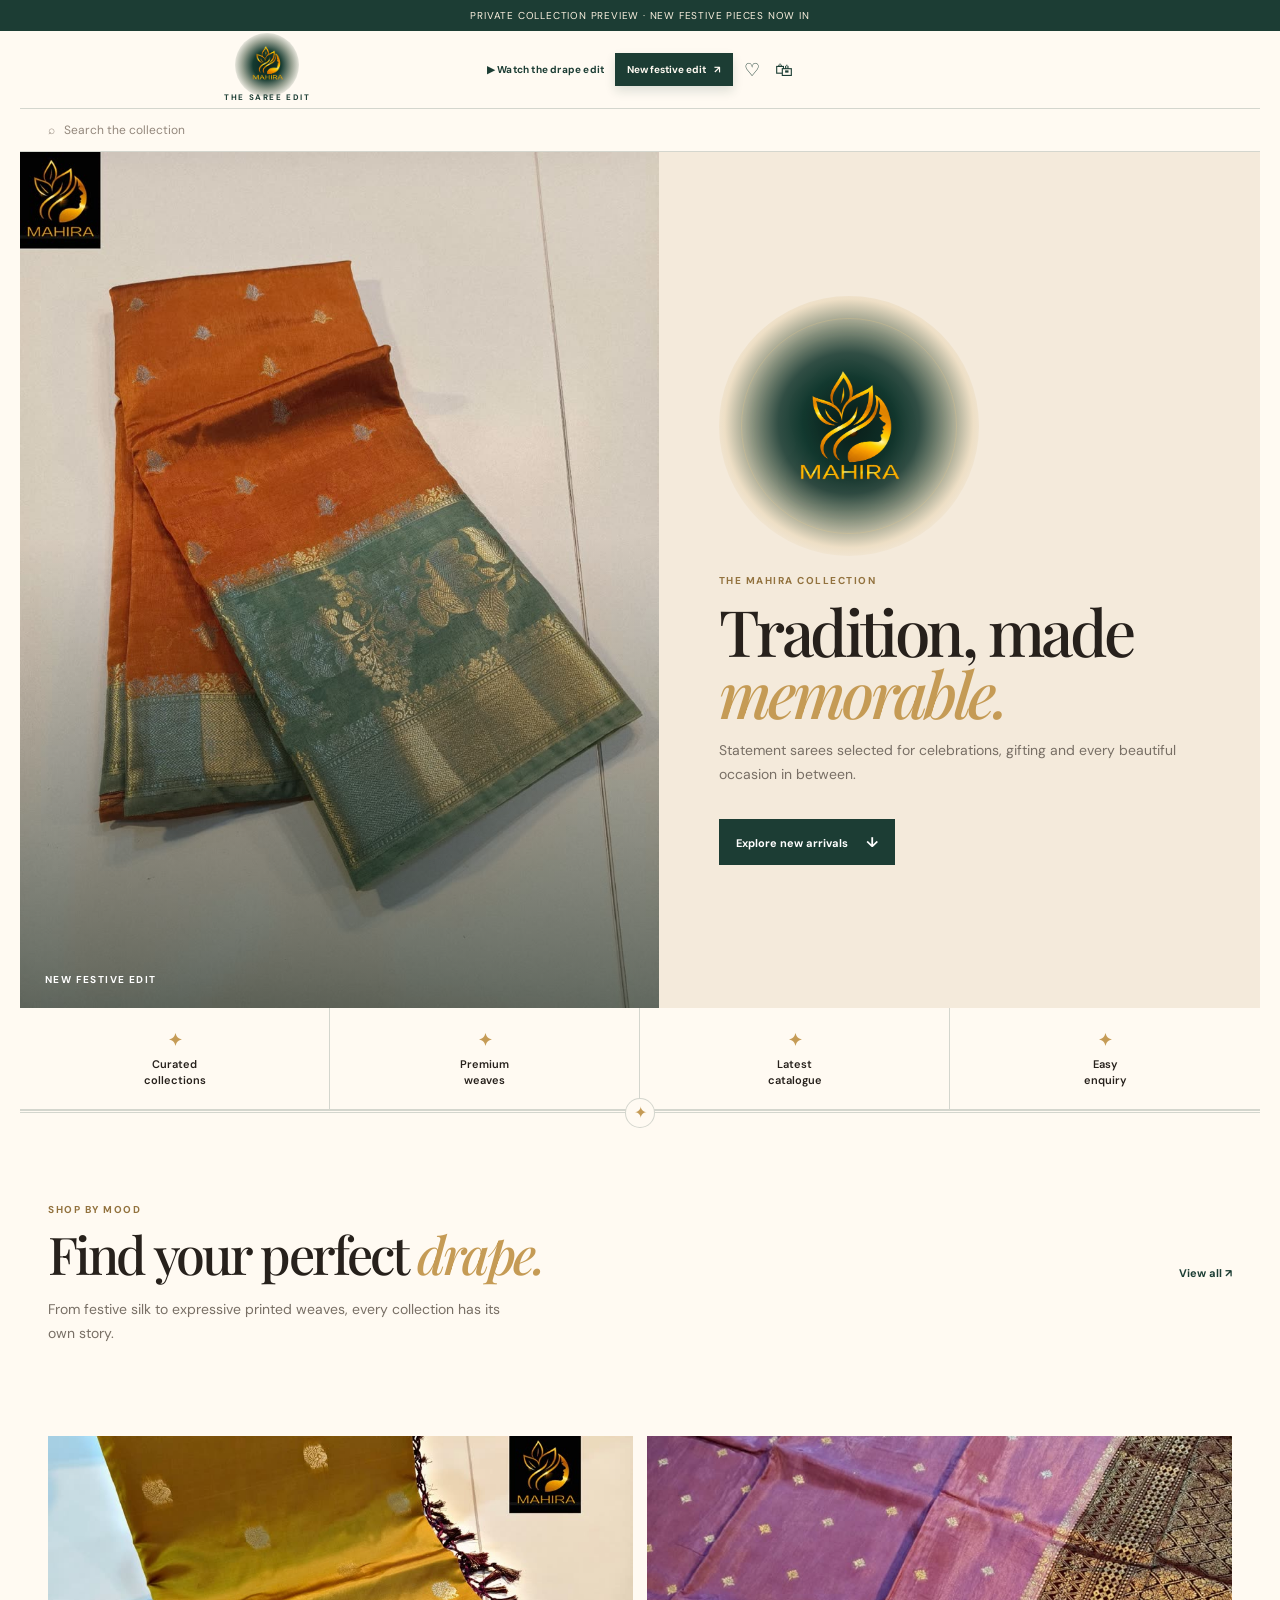
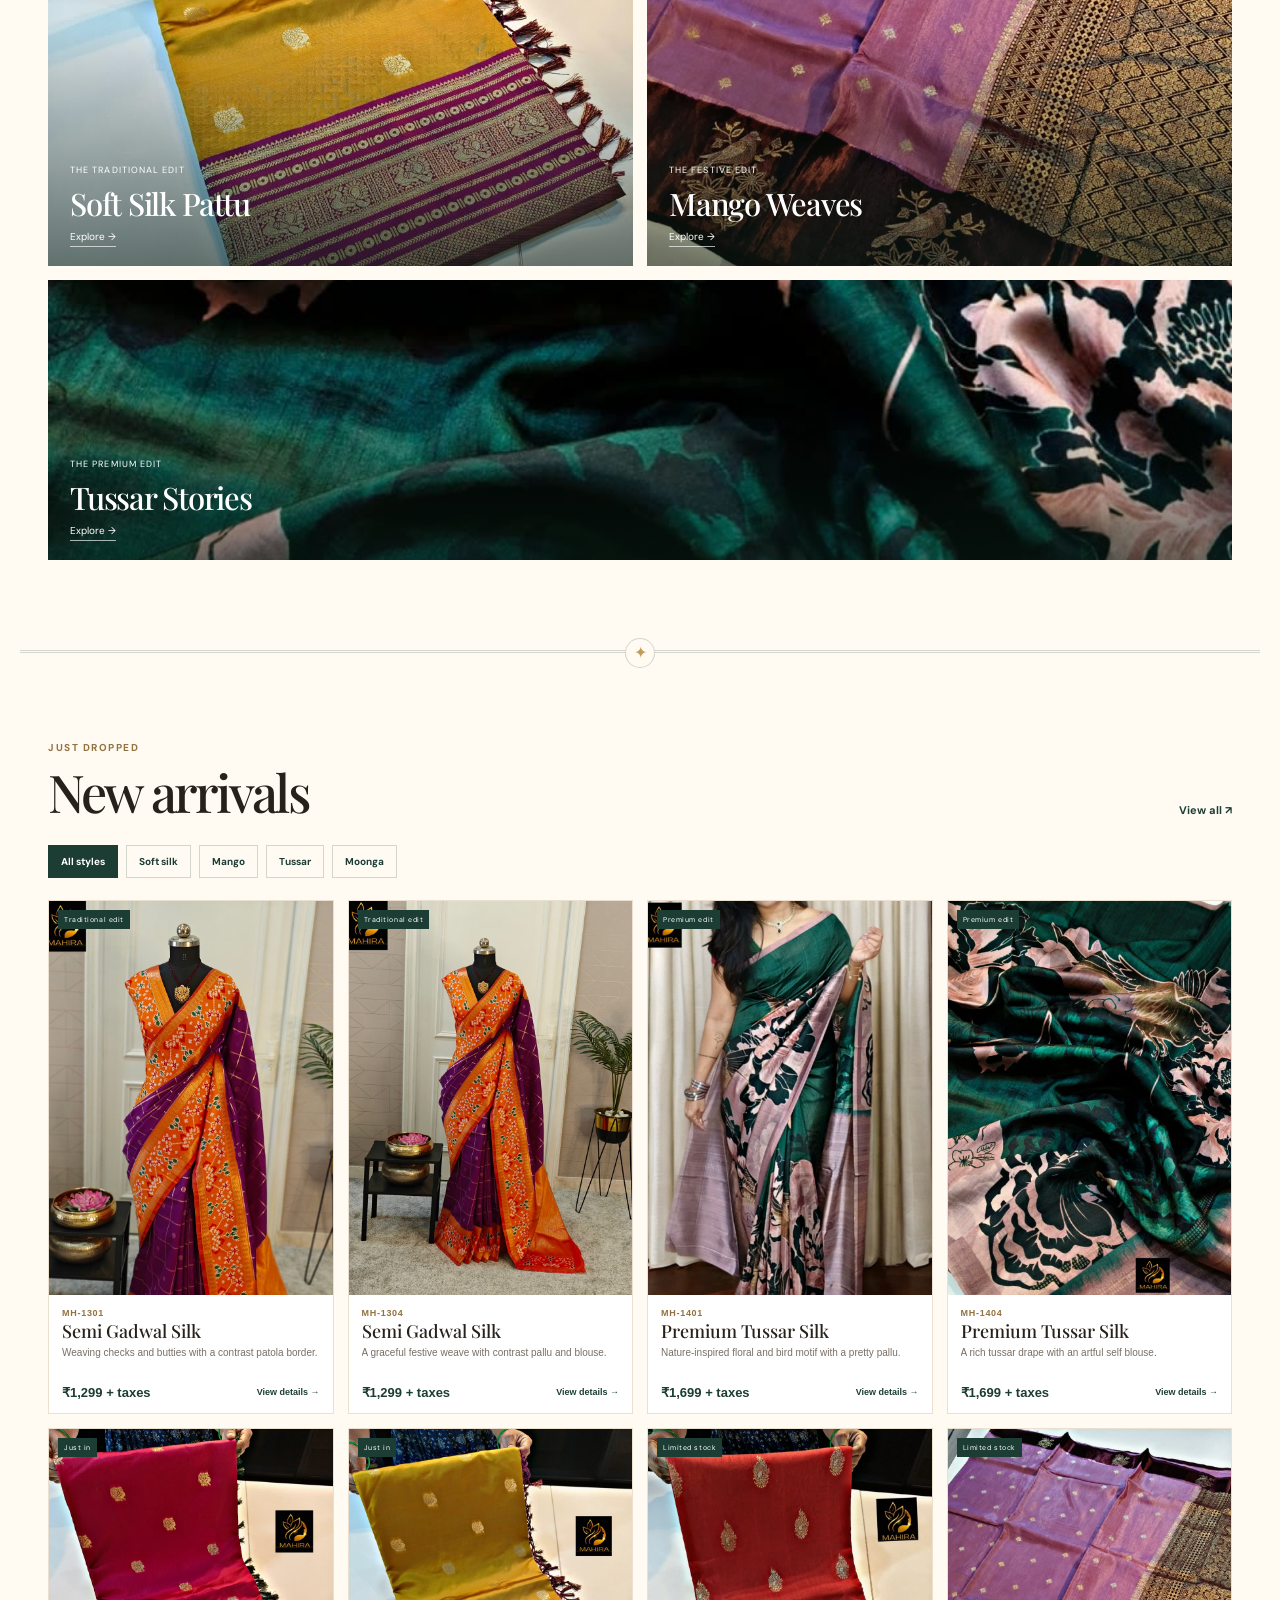
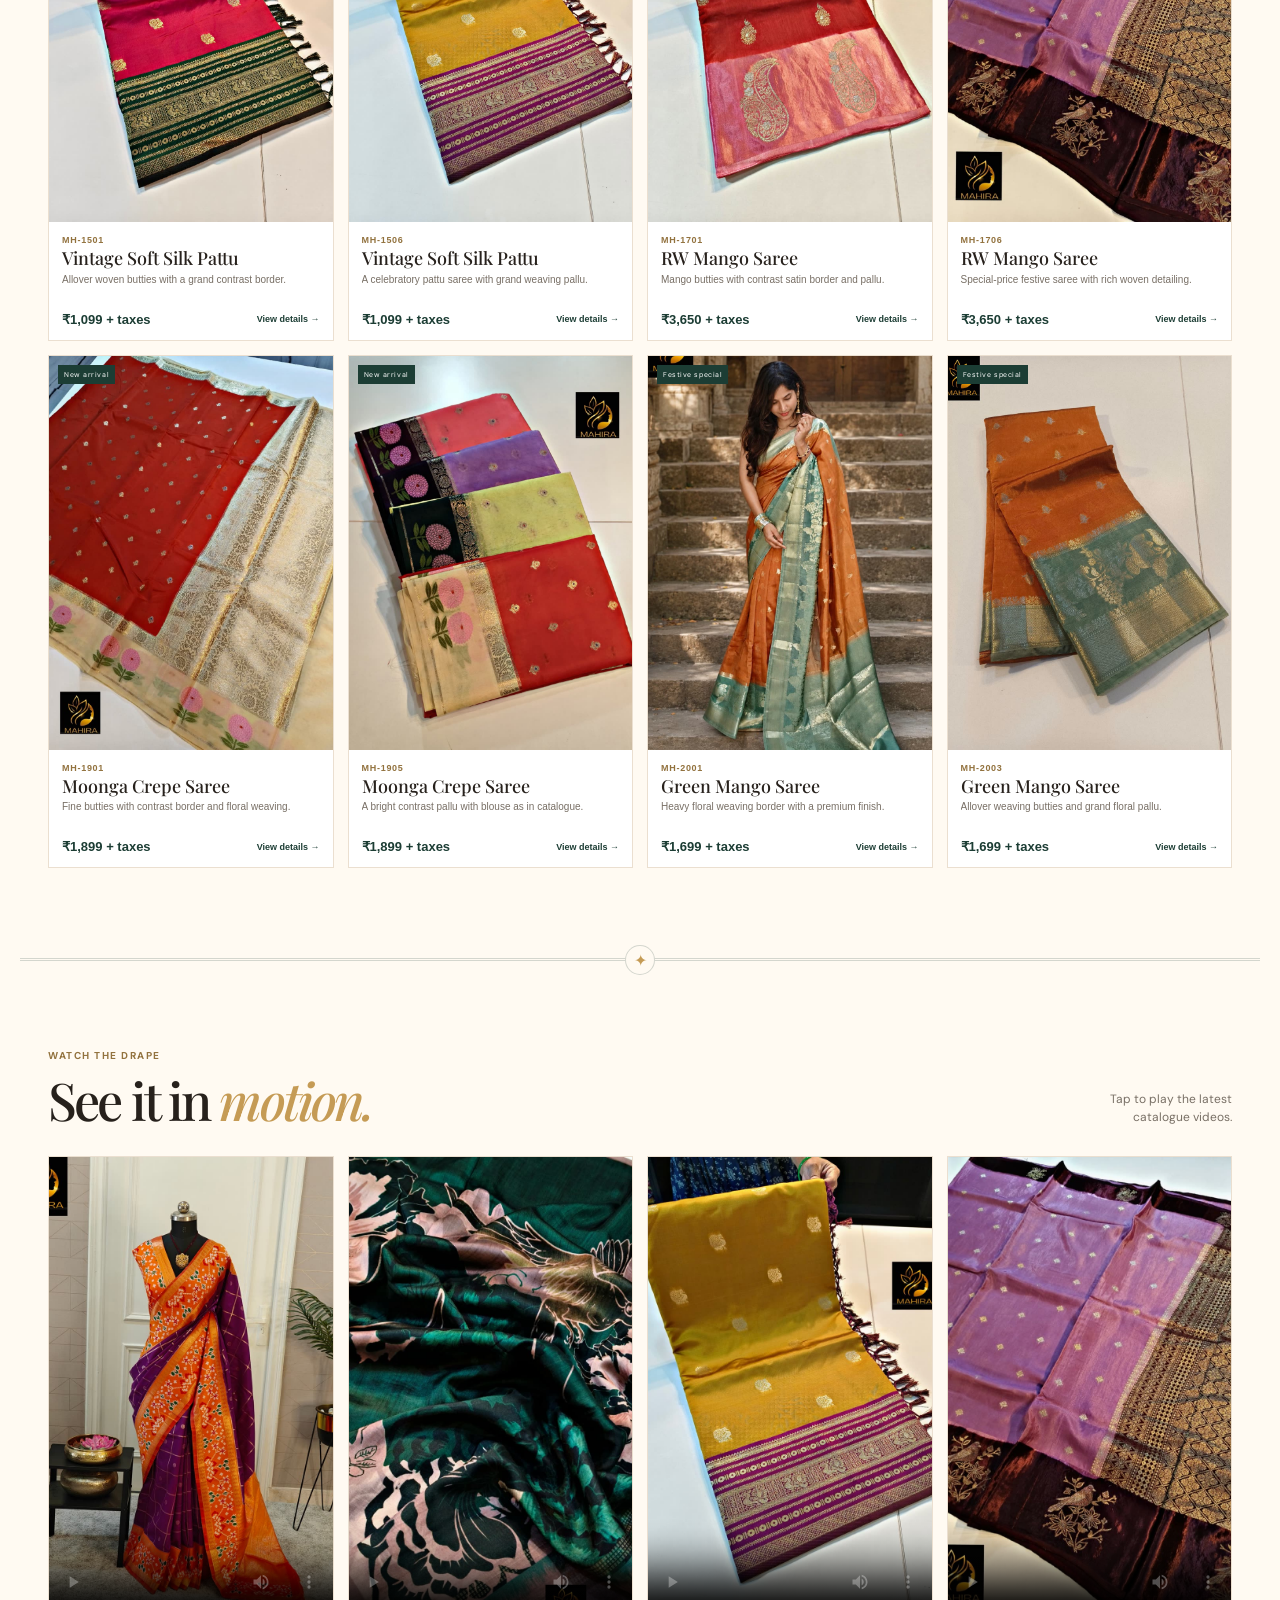
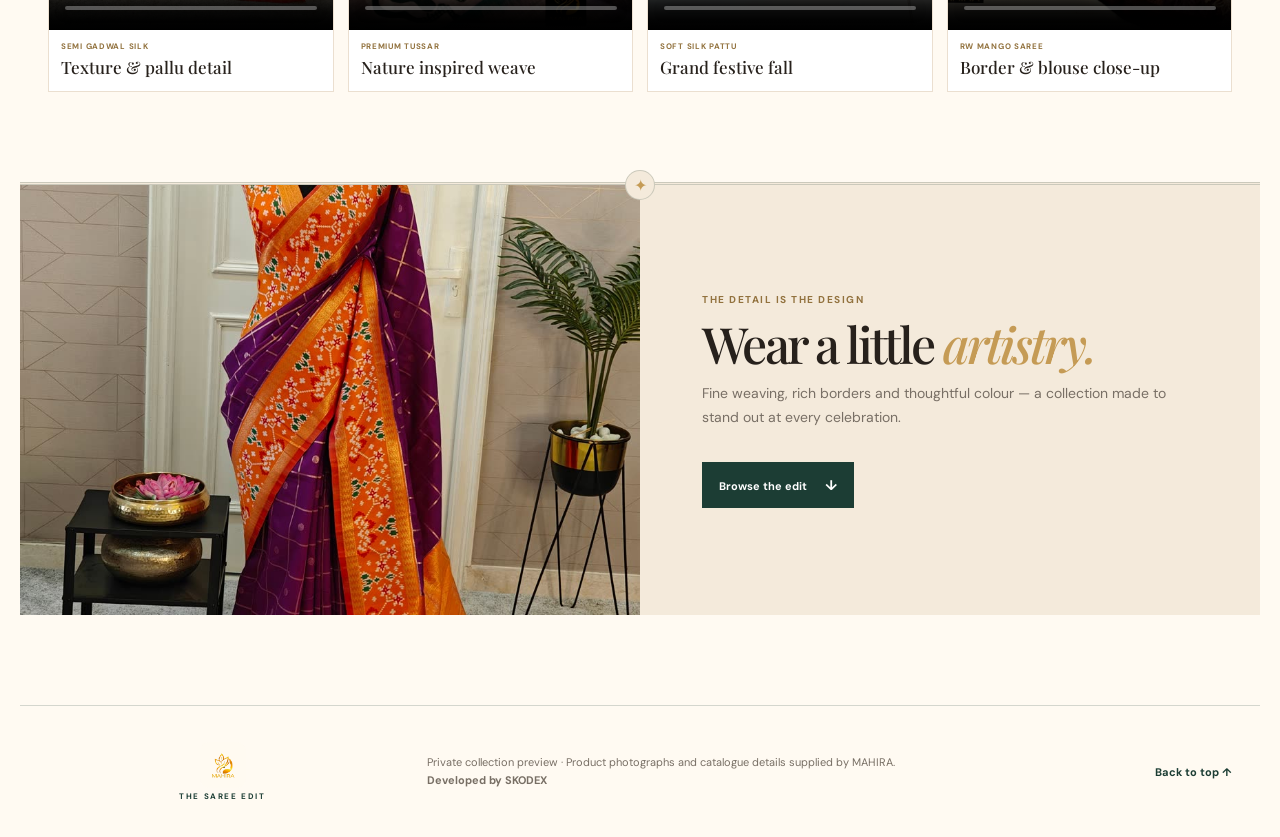
==== commit ebd4d720: "Add MAHIRA desktop header actions" ====
--- a/mahira-dealers/index.html
+++ b/mahira-dealers/index.html
@@ -16,7 +16,7 @@
     <header class="header">
       <button class="menu" aria-label="Open menu">☰</button>
       <a class="brand" href="#top" aria-label="MAHIRA home"><img src="assets/mahira-logo-wide-transparent.png" alt="" /><span>THE SAREE EDIT</span></a>
-      <div class="header-icons" aria-hidden="true">♡ &nbsp; 🛍</div>
+      <div class="header-actions"><a class="header-reel" href="#videos">▶ Watch the drape edit</a><a class="header-badge" href="#arrivals">New festive edit <span>↗</span></a><span class="header-icons" aria-hidden="true">♡ &nbsp; 🛍</span></div>
     </header>
     <div class="search" aria-hidden="true">⌕&nbsp;&nbsp; Search the collection</div>
 
--- a/mahira-dealers/styles.css
+++ b/mahira-dealers/styles.css
@@ -11,3 +11,5 @@
 .logo-sun{width:230px;height:230px;margin:0 0 18px;display:grid;place-items:center;position:relative;border-radius:50%;background:radial-gradient(circle at 50% 49%,#0a211c 0%,#133a30 25%,rgba(28,61,52,.9) 38%,rgba(69,91,70,.65) 51%,rgba(221,194,142,.28) 67%,rgba(244,234,219,0) 75%)}.logo-sun:after{content:"";position:absolute;inset:22px;border:1px solid rgba(232,200,136,.28);border-radius:50%;box-shadow:inset 0 0 30px rgba(255,243,210,.06)}.logo-sun .hero-crest{position:relative;z-index:1;width:148px;height:160px;margin:0;padding:0;border:0;background:none;box-shadow:none;filter:drop-shadow(0 8px 12px rgba(0,0,0,.38))}@media(max-width:800px){.logo-sun{width:180px;height:180px;margin-bottom:13px}.logo-sun:after{inset:17px}.logo-sun .hero-crest{width:116px;height:127px;padding:0}}
 /* Give the complete MAHIRA wordmark room, and repeat the aura in the header */
 .logo-sun{width:260px;height:260px}.logo-sun .hero-crest{width:168px;height:184px;object-fit:contain}.header .brand{position:relative;isolation:isolate}.header .brand:before{content:"";position:absolute;z-index:-1;width:64px;height:64px;top:-5px;left:50%;transform:translateX(-50%);border-radius:50%;background:radial-gradient(circle,#0a211c 0%,#143a30 31%,rgba(66,88,67,.56) 54%,rgba(244,234,219,0) 76%)}.header .brand img{position:relative;z-index:1;width:51px;height:51px;padding:0!important;background:transparent!important;box-shadow:none!important}.header .brand span{position:relative;z-index:1}@media(max-width:800px){.logo-sun{width:205px;height:205px}.logo-sun .hero-crest{width:134px;height:147px}.header .brand:before{width:55px;height:55px;top:-3px}.header .brand img{width:44px;height:44px}}
+/* Desktop header call-to-action balance */
+.header-actions{display:flex;align-items:center;justify-content:flex-end;gap:11px}.header-reel{color:var(--forest);text-decoration:none;font-weight:700;font-size:10px;letter-spacing:.02em}.header-badge{background:var(--forest);color:#fffaf2;text-decoration:none;padding:10px 12px;font-size:10px;font-weight:700;box-shadow:0 5px 10px rgba(19,61,52,.14);transition:transform .25s ease,box-shadow .25s ease}.header-badge:hover{transform:translateY(-2px);box-shadow:0 9px 16px rgba(19,61,52,.2)}.header-badge span{margin-left:6px}.header-actions .header-icons{white-space:nowrap}@media(max-width:800px){.header-actions{display:block;text-align:right}.header-reel,.header-badge{display:none}.header-actions .header-icons{font-size:15px}}
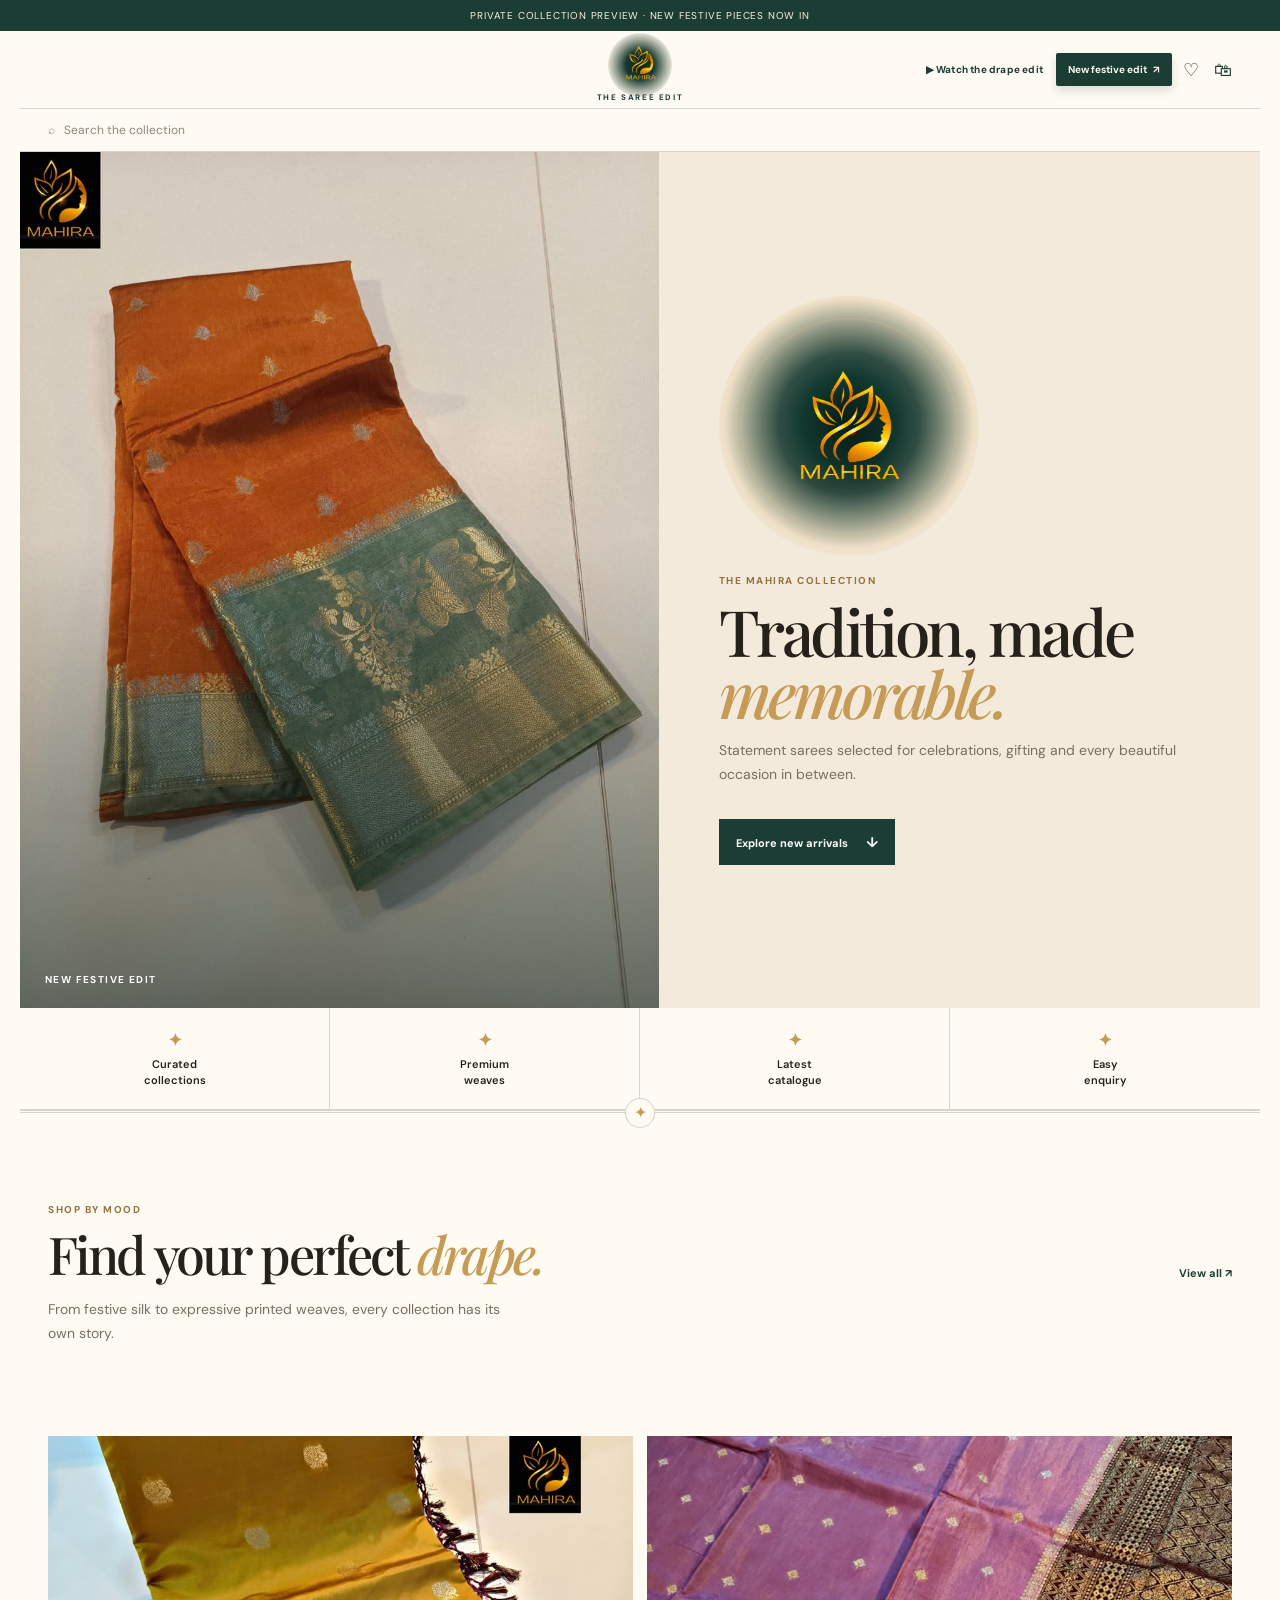
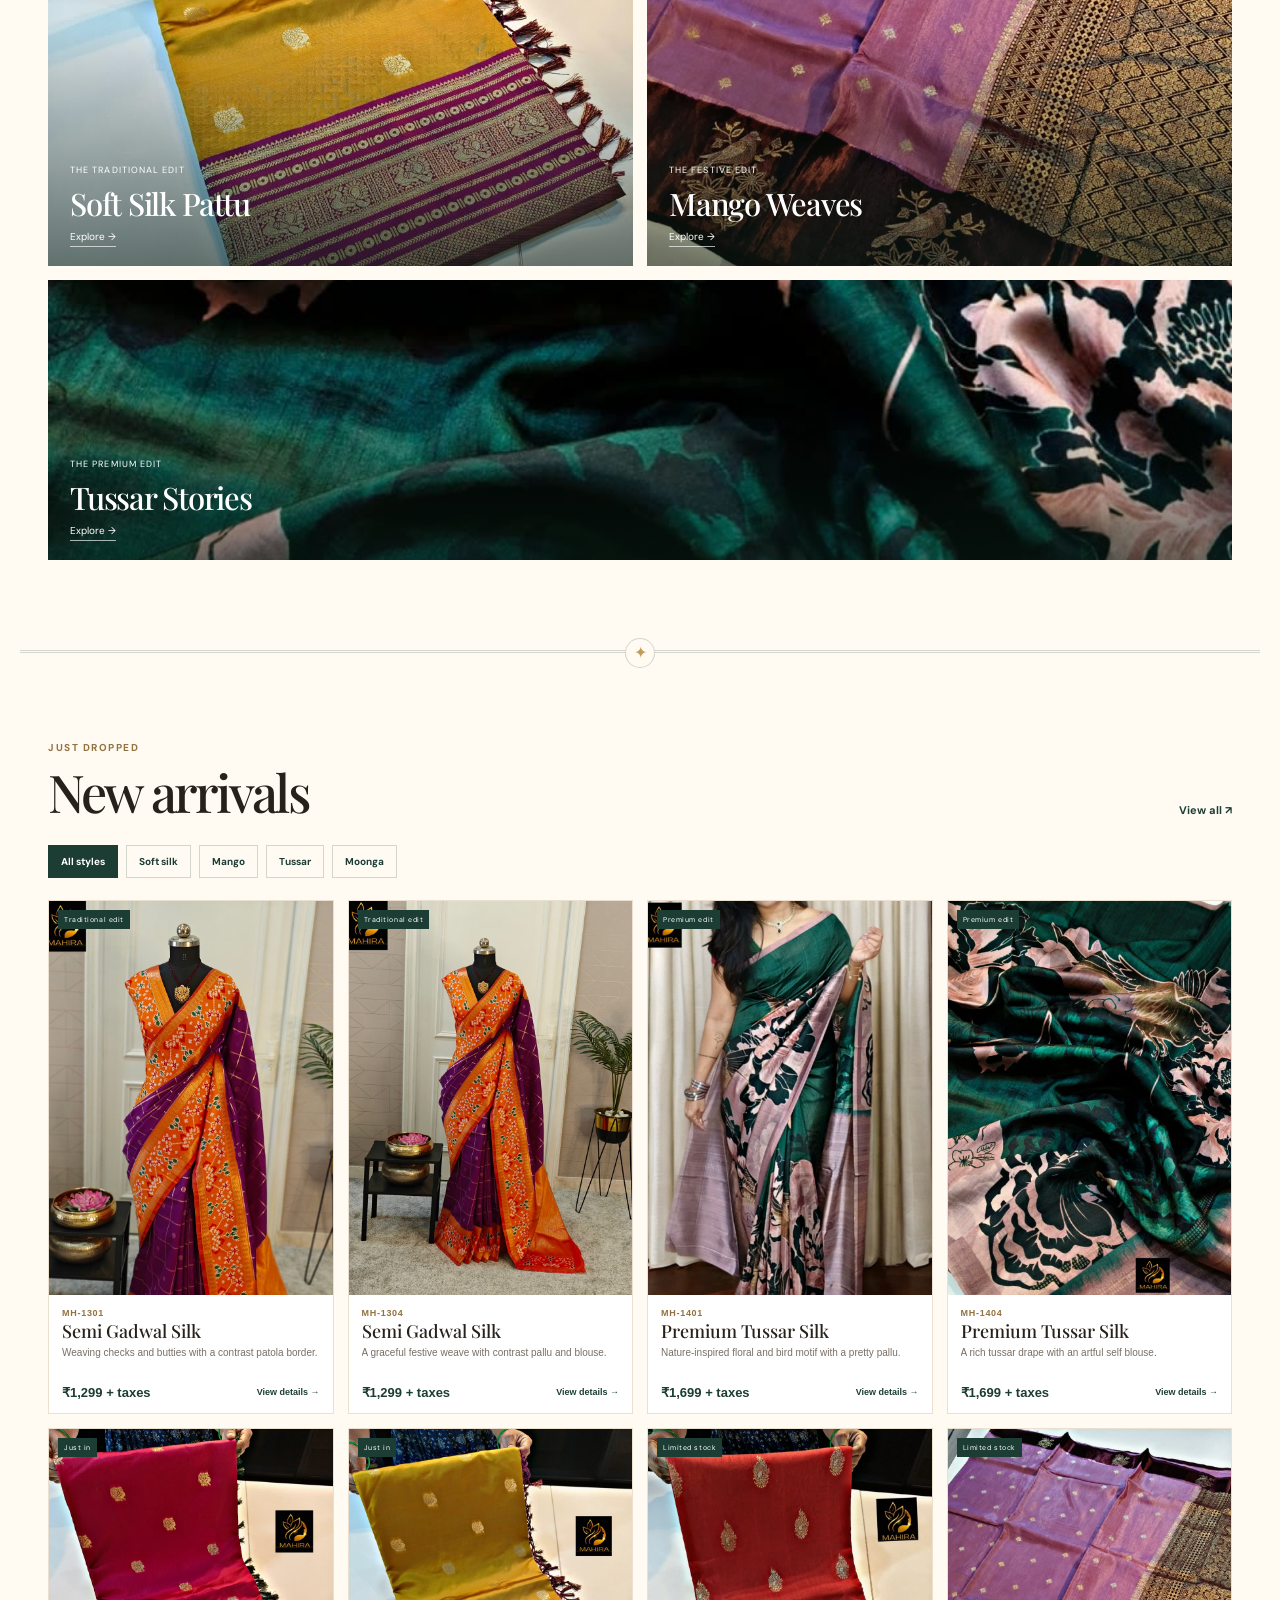
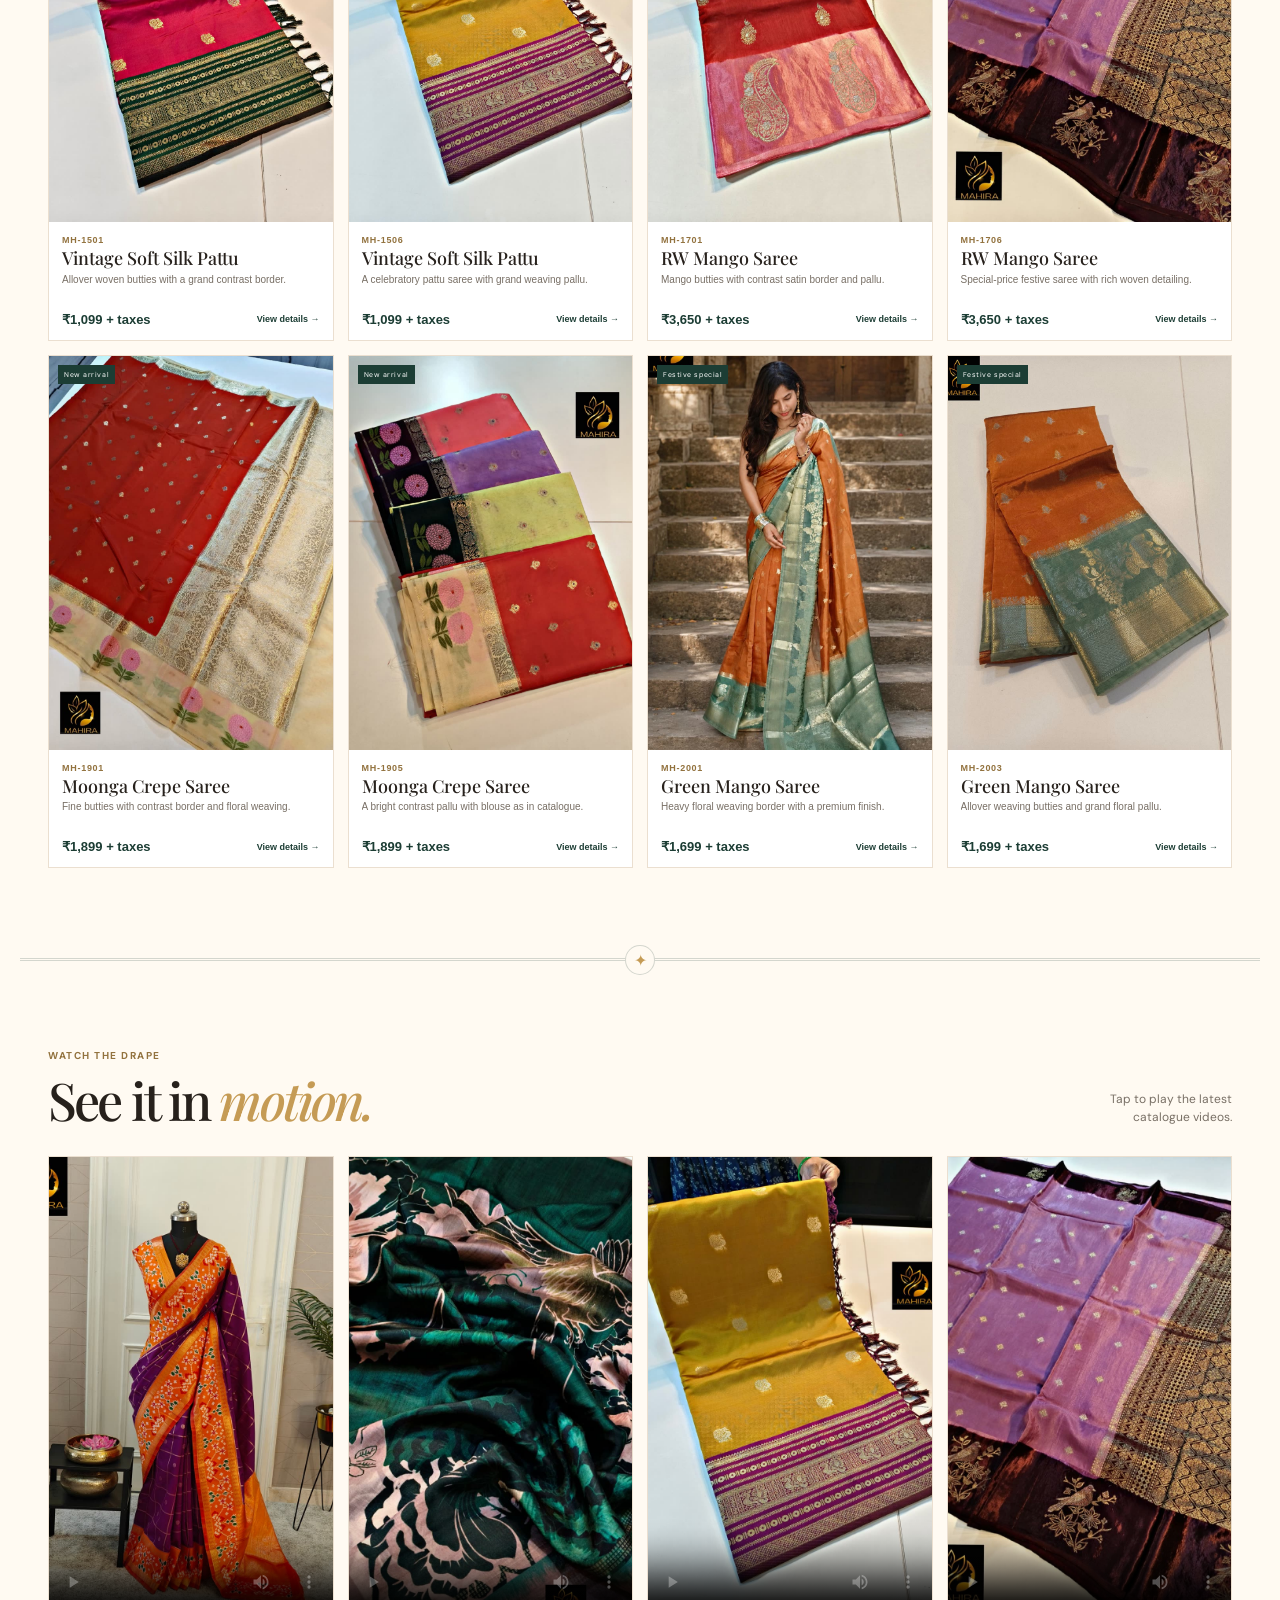
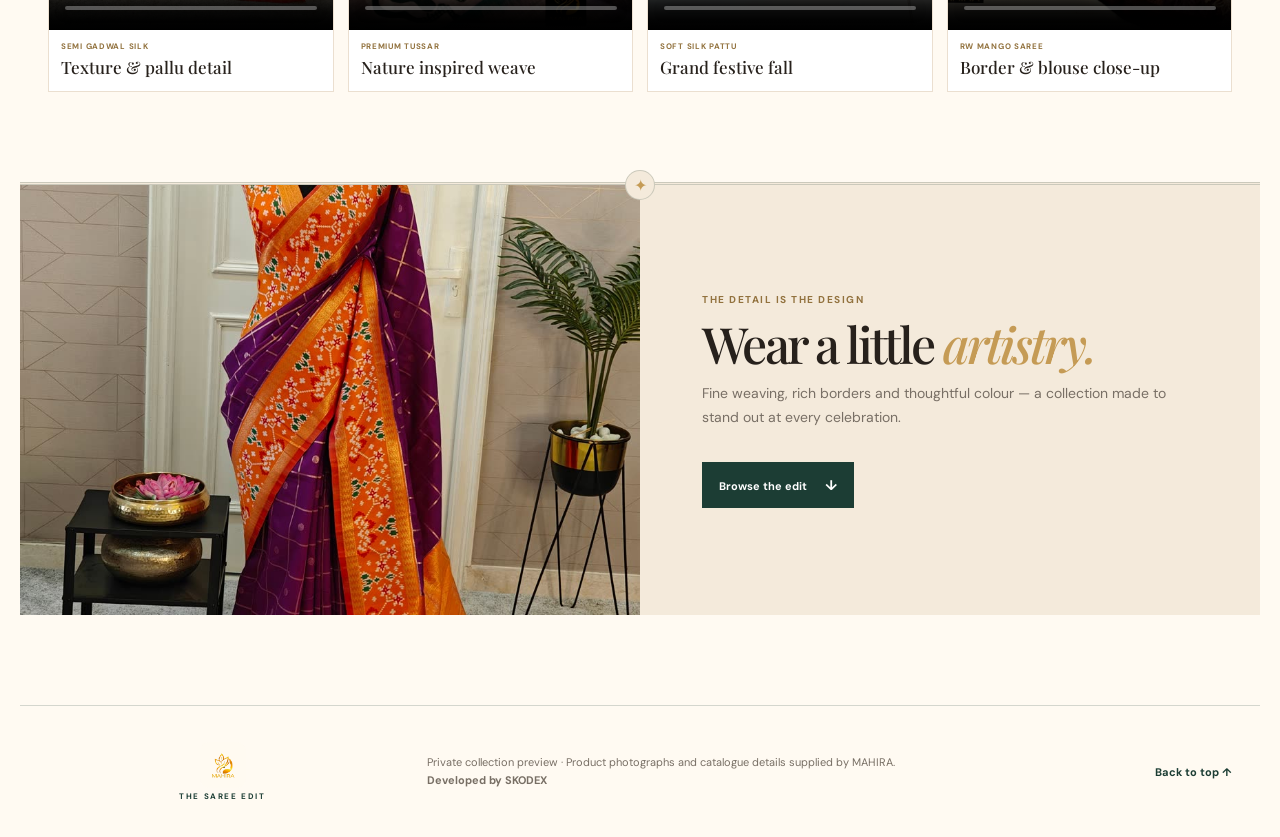
==== commit 9cf35838: "Center MAHIRA desktop header and refresh styles" ====
--- a/mahira-dealers/index.html
+++ b/mahira-dealers/index.html
@@ -9,7 +9,7 @@
     <link rel="preconnect" href="https://fonts.googleapis.com" />
     <link rel="preconnect" href="https://fonts.gstatic.com" crossorigin />
     <link href="https://fonts.googleapis.com/css2?family=DM+Sans:wght@400;500;600;700&family=Playfair+Display:wght@500;600;700&display=swap" rel="stylesheet" />
-    <link rel="stylesheet" href="styles.css" />
+    <link rel="stylesheet" href="styles.css?v=mahira-header-2" />
   </head>
   <body>
     <div class="notice">Private collection preview · New festive pieces now in</div>
--- a/mahira-dealers/styles.css
+++ b/mahira-dealers/styles.css
@@ -13,3 +13,5 @@
 .logo-sun{width:260px;height:260px}.logo-sun .hero-crest{width:168px;height:184px;object-fit:contain}.header .brand{position:relative;isolation:isolate}.header .brand:before{content:"";position:absolute;z-index:-1;width:64px;height:64px;top:-5px;left:50%;transform:translateX(-50%);border-radius:50%;background:radial-gradient(circle,#0a211c 0%,#143a30 31%,rgba(66,88,67,.56) 54%,rgba(244,234,219,0) 76%)}.header .brand img{position:relative;z-index:1;width:51px;height:51px;padding:0!important;background:transparent!important;box-shadow:none!important}.header .brand span{position:relative;z-index:1}@media(max-width:800px){.logo-sun{width:205px;height:205px}.logo-sun .hero-crest{width:134px;height:147px}.header .brand:before{width:55px;height:55px;top:-3px}.header .brand img{width:44px;height:44px}}
 /* Desktop header call-to-action balance */
 .header-actions{display:flex;align-items:center;justify-content:flex-end;gap:11px}.header-reel{color:var(--forest);text-decoration:none;font-weight:700;font-size:10px;letter-spacing:.02em}.header-badge{background:var(--forest);color:#fffaf2;text-decoration:none;padding:10px 12px;font-size:10px;font-weight:700;box-shadow:0 5px 10px rgba(19,61,52,.14);transition:transform .25s ease,box-shadow .25s ease}.header-badge:hover{transform:translateY(-2px);box-shadow:0 9px 16px rgba(19,61,52,.2)}.header-badge span{margin-left:6px}.header-actions .header-icons{white-space:nowrap}@media(max-width:800px){.header-actions{display:block;text-align:right}.header-reel,.header-badge{display:none}.header-actions .header-icons{font-size:15px}}
+/* Preserve the three desktop header columns even though the menu is mobile-only */
+@media(min-width:801px){.header .menu{display:block;visibility:hidden;pointer-events:none;width:1px;padding:0}.header-actions{grid-column:3}.header .brand{grid-column:2}.header-reel,.header-badge{display:inline-flex;align-items:center}.header-reel{padding:8px 2px}.header-badge{border-radius:2px}}
